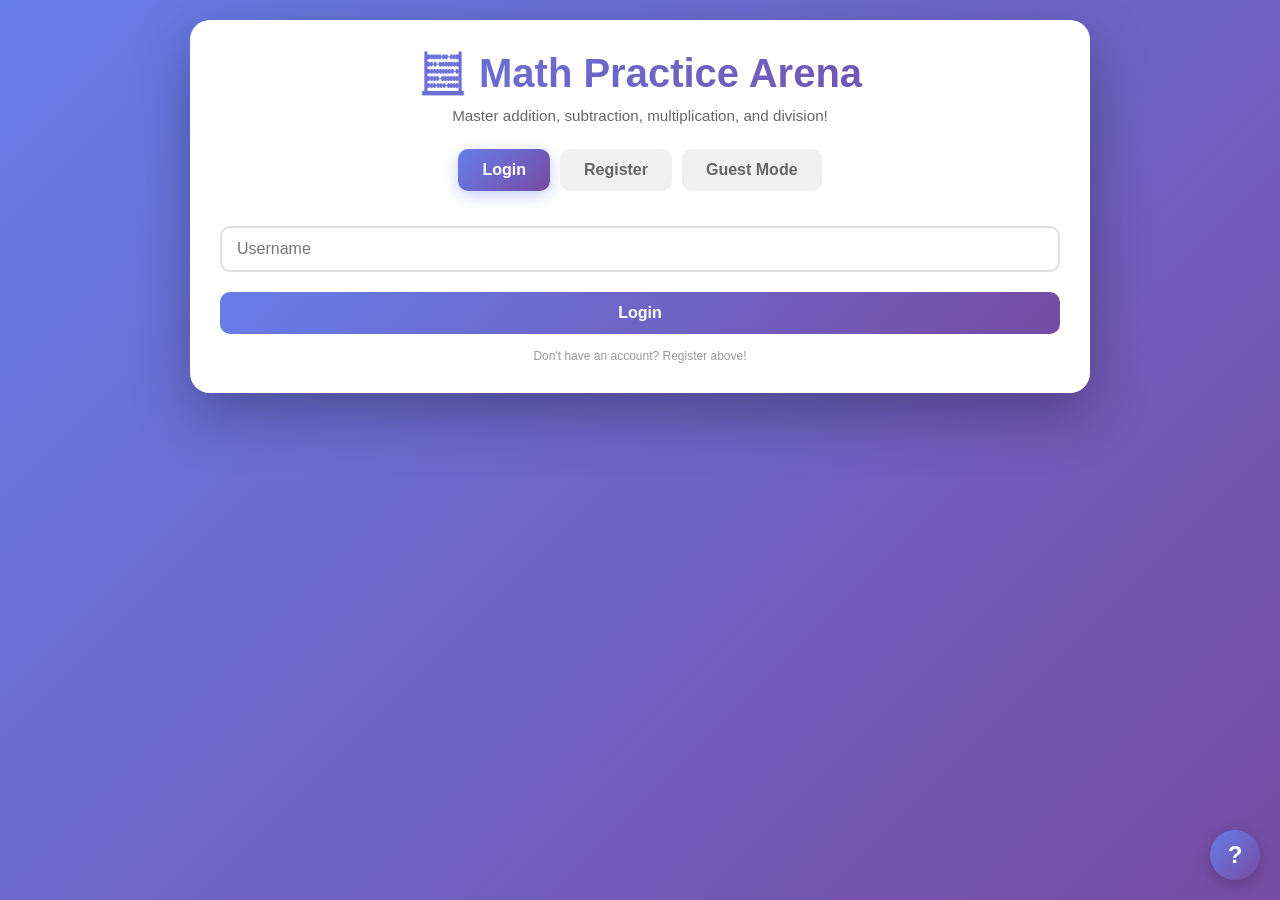
==== index.html @ 2ccf2601 "Add HTML structure for Math Practice Arena" ====
<!DOCTYPE html>
<html lang="en">
<head>
    <meta charset="UTF-8">
    <meta name="viewport" content="width=device-width, initial-scale=1.0, user-scalable=yes">
    <title>Math Practice Arena | Improve Your Math Skills</title>
    <link rel="stylesheet" href="style.css">
</head>
<body>
    <div class="container">
        <!-- Authentication Section -->
        <div id="authSection" class="card">
            <h1>🧮 Math Practice Arena</h1>
            <p class="subtitle">Master addition, subtraction, multiplication, and division!</p>
            
            <div class="auth-tabs">
                <button class="tab-btn active" onclick="switchTab('login')">Login</button>
                <button class="tab-btn" onclick="switchTab('register')">Register</button>
                <button class="tab-btn" onclick="switchTab('guest')">Guest Mode</button>
            </div>
            
            <!-- Login Panel -->
            <div id="loginPanel" class="auth-panel active">
                <input type="text" id="loginUsername" placeholder="Username" class="input" autocomplete="username">
                <button onclick="login()" class="btn-primary">Login</button>
                <p class="hint">Don't have an account? Register above!</p>
            </div>
            
            <!-- Register Panel -->
            <div id="registerPanel" class="auth-panel">
                <input type="text" id="registerUsername" placeholder="Choose a username" class="input" autocomplete="off">
                <input type="password" id="registerPassword" placeholder="Choose a password (min 4 characters)" class="input" autocomplete="new-password">
                <button onclick="register()" class="btn-primary">Create Account</button>
                <p class="hint">Your data is saved locally in your browser</p>
            </div>
            
            <!-- Guest Panel -->
            <div id="guestPanel" class="auth-panel">
                <div class="guest-info">
                    <p>🎮 <strong>Guest Mode</strong></p>
                    <p>✓ Play immediately, no registration needed</p>
                    <p>⚠️ Your scores won't be saved</p>
                    <p>⚠️ Leaderboard will show registered users only</p>
                </div>
                <button onclick="guestLogin()" class="btn-primary">Continue as Guest</button>
            </div>
        </div>

        <!-- Main Game Section -->
        <div id="gameSection" class="card" style="display:none;">
            <div class="game-header">
                <div class="user-info">
                    <span class="welcome-text">Welcome, </span>
                    <strong><span id="playerName"></span></strong>
                    <span class="guest-badge" id="guestBadge" style="display:none;">(Guest)</span>
                </div>
                <div class="stats">
                    <div class="stat-box">
                        <span class="stat-label">🏆 Best Score</span>
                        <span class="stat-value" id="bestScore">0</span>
                    </div>
                    <button onclick="logout()" class="btn-logout" title="Logout">🚪 Logout</button>
                </div>
            </div>
            
            <div class="progress-bar">
                <div class="progress-fill" id="progressFill" style="width: 0%"></div>
            </div>
            
            <div id="problemSet" class="problems-container">
                <!-- Problems will be dynamically injected here -->
            </div>
            
            <div id="results" class="results-container" style="display:none;">
                <div class="results-card">
                    <div class="trophy-icon">🏆</div>
                    <h3>Quiz Complete!</h3>
                    <div class="final-score">
                        <span class="score-label">Your Score:</span>
                        <span class="score-value" id="finalScore">0</span>
                        <span class="score-max">/10</span>
                    </div>
                    <div class="results-actions">
                        <button onclick="resetQuiz()" class="btn-primary">🔄 Play Again</button>
                        <button onclick="showLeaderboard()" class="btn-secondary">🏅 View Leaderboard</button>
                    </div>
                </div>
            </div>
        </div>

        <!-- Leaderboard Section -->
        <div id="leaderboardSection" class="card" style="display:none;">
            <div class="leaderboard-header">
                <h2>🏆 Global Leaderboard</h2>
                <p class="subtitle">Top scores from all players</p>
            </div>
            <div id="leaderboardList" class="leaderboard-list">
                <!-- Leaderboard entries will be injected here -->
            </div>
            <div class="leaderboard-actions">
                <button onclick="backToGame()" class="btn-secondary">← Back to Game</button>
                <button onclick="refreshLeaderboard()" class="btn-secondary">🔄 Refresh</button>
            </div>
        </div>

        <!-- Instructions Modal (hidden by default) -->
        <div id="instructionsModal" class="modal" style="display:none;">
            <div class="modal-content">
                <span class="close" onclick="closeInstructions()">&times;</span>
                <h3>How to Play</h3>
                <ul>
                    <li>📝 Answer 10 random math problems</li>
                    <li>➕ Use addition (+), subtraction (-), multiplication (×), division (÷)</li>
                    <li>🧠 Some problems have parentheses for challenge</li>
                    <li>⭐ Score 1 point for each correct answer</li>
                    <li>🏆 Try to beat your personal best!</li>
                </ul>
                <button onclick="closeInstructions()" class="btn-primary">Got it!</button>
            </div>
        </div>
    </div>

    <!-- Floating help button -->
    <button class="help-button" onclick="showInstructions()" title="How to play">?</button>

    <script src="script.js"></script>
</body>
</html>
---- style.css ----
/* ========================================
   MATH PRACTICE ARENA - STYLESHEET
   ======================================== */

/* Reset & Base Styles */
* {
    margin: 0;
    padding: 0;
    box-sizing: border-box;
}

body {
    font-family: 'Segoe UI', Tahoma, Geneva, Verdana, sans-serif;
    background: linear-gradient(135deg, #667eea 0%, #764ba2 100%);
    min-height: 100vh;
    padding: 20px;
    position: relative;
}

.container {
    max-width: 900px;
    margin: 0 auto;
}

/* Cards */
.card {
    background: white;
    border-radius: 20px;
    padding: 30px;
    box-shadow: 0 20px 60px rgba(0, 0, 0, 0.3);
    margin-bottom: 20px;
    animation: slideIn 0.5s ease-out;
}

@keyframes slideIn {
    from {
        opacity: 0;
        transform: translateY(30px);
    }
    to {
        opacity: 1;
        transform: translateY(0);
    }
}

/* Typography */
h1 {
    color: #333;
    margin-bottom: 10px;
    text-align: center;
    font-size: 2.5em;
    background: linear-gradient(135deg, #667eea 0%, #764ba2 100%);
    -webkit-background-clip: text;
    -webkit-text-fill-color: transparent;
    background-clip: text;
}

h2 {
    color: #333;
    margin-bottom: 20px;
    text-align: center;
}

h3 {
    color: #555;
    margin-bottom: 15px;
}

.subtitle {
    text-align: center;
    color: #666;
    margin-bottom: 25px;
    font-size: 0.95em;
}

/* Authentication Tabs */
.auth-tabs {
    display: flex;
    gap: 10px;
    margin-bottom: 25px;
    justify-content: center;
}

.tab-btn {
    padding: 12px 24px;
    border: none;
    background: #f0f0f0;
    cursor: pointer;
    border-radius: 10px;
    font-size: 16px;
    font-weight: 600;
    transition: all 0.3s ease;
    color: #666;
}

.tab-btn:hover {
    background: #e0e0e0;
    transform: translateY(-2px);
}

.tab-btn.active {
    background: linear-gradient(135deg, #667eea 0%, #764ba2 100%);
    color: white;
    box-shadow: 0 4px 15px rgba(102, 126, 234, 0.4);
}

/* Auth Panels */
.auth-panel {
    display: none;
    animation: fadeIn 0.3s ease;
}

.auth-panel.active {
    display: block;
}

@keyframes fadeIn {
    from {
        opacity: 0;
        transform: translateY(10px);
    }
    to {
        opacity: 1;
        transform: translateY(0);
    }
}

/* Input Fields */
.input {
    width: 100%;
    padding: 12px 15px;
    margin: 10px 0;
    border: 2px solid #e0e0e0;
    border-radius: 10px;
    font-size: 16px;
    transition: all 0.3s ease;
    font-family: inherit;
}

.input:focus {
    outline: none;
    border-color: #667eea;
    box-shadow: 0 0 0 3px rgba(102, 126, 234, 0.1);
}

/* Buttons */
.btn-primary {
    width: 100%;
    padding: 12px 24px;
    background: linear-gradient(135deg, #667eea 0%, #764ba2 100%);
    color: white;
    border: none;
    border-radius: 10px;
    font-size: 16px;
    font-weight: 600;
    cursor: pointer;
    transition: all 0.3s ease;
    margin-top: 10px;
}

.btn-primary:hover {
    transform: translateY(-2px);
    box-shadow: 0 5px 20px rgba(102, 126, 234, 0.4);
}

.btn-primary:active {
    transform: translateY(0);
}

.btn-secondary {
    padding: 10px 20px;
    background: #f0f0f0;
    color: #666;
    border: none;
    border-radius: 10px;
    font-size: 14px;
    font-weight: 600;
    cursor: pointer;
    transition: all 0.3s ease;
    margin: 5px;
}

.btn-secondary:hover {
    background: #e0e0e0;
    transform: translateY(-1px);
}

.btn-logout {
    padding: 8px 16px;
    background: #ff4757;
    color: white;
    border: none;
    border-radius: 8px;
    cursor: pointer;
    font-weight: 600;
    transition: all 0.3s ease;
}

.btn-logout:hover {
    background: #ff3838;
    transform: translateY(-2px);
    box-shadow: 0 4px 12px rgba(255, 71, 87, 0.3);
}

/* Hints & Guest Info */
.hint {
    text-align: center;
    font-size: 12px;
    color: #999;
    margin-top: 15px;
}

.guest-info {
    background: #f8f9fa;
    padding: 15px;
    border-radius: 10px;
    margin-bottom: 20px;
    text-align: center;
}

.guest-info p {
    margin: 8px 0;
    font-size: 14px;
}

.guest-info p:first-child {
    font-size: 16px;
    margin-bottom: 10px;
}

/* Game Header */
.game-header {
    display: flex;
    justify-content: space-between;
    align-items: center;
    margin-bottom: 25px;
    padding-bottom: 20px;
    border-bottom: 2px solid #f0f0f0;
    flex-wrap: wrap;
    gap: 15px;
}

.user-info {
    font-size: 18px;
    display: flex;
    align-items: center;
    gap: 8px;
    flex-wrap: wrap;
}

.welcome-text {
    color: #666;
}

.guest-badge {
    background: #ffa502;
    color: white;
    padding: 2px 8px;
    border-radius: 12px;
    font-size: 11px;
    font-weight: bold;
}

.stats {
    display: flex;
    gap: 15px;
    align-items: center;
}

.stat-box {
    text-align: center;
    background: #f8f9fa;
    padding: 8px 15px;
    border-radius: 10px;
}

.stat-label {
    font-size: 12px;
    color: #666;
    display: block;
}

.stat-value {
    font-size: 20px;
    font-weight: bold;
    color: #667eea;
}

/* Progress Bar */
.progress-bar {
    background: #f0f0f0;
    height: 8px;
    border-radius: 10px;
    margin-bottom: 25px;
    overflow: hidden;
}

.progress-fill {
    background: linear-gradient(90deg, #667eea 0%, #764ba2 100%);
    height: 100%;
    width: 0%;
    transition: width 0.3s ease;
    border-radius: 10px;
}

/* Problems Container */
.problems-container {
    margin-bottom: 20px;
}

.problem-card {
    background: #f8f9fa;
    padding: 20px;
    margin: 12px 0;
    border-radius: 12px;
    display: flex;
    justify-content: space-between;
    align-items: center;
    transition: all 0.3s ease;
    animation: slideIn 0.3s ease;
}

.problem-card:hover {
    transform: translateX(5px);
    box-shadow: 0 2px 8px rgba(0, 0, 0, 0.1);
}

.problem-text {
    font-size: 20px;
    font-weight: 600;
    color: #333;
}

.problem-input {
    width: 100px;
    padding: 10px;
    font-size: 16px;
    border: 2px solid #e0e0e0;
    border-radius: 8px;
    text-align: center;
    transition: all 0.3s ease;
}

.problem-input:focus {
    outline: none;
    border-color: #667eea;
    box-shadow: 0 0 0 3px rgba(102, 126, 234, 0.1);
}

/* Results Section */
.results-container {
    text-align: center;
    padding: 20px 0;
}

.results-card {
    background: linear-gradient(135deg, #f8f9fa 0%, #ffffff 100%);
    padding: 40px;
    border-radius: 20px;
    animation: bounceIn 0.5s ease;
}

@keyframes bounceIn {
    0% {
        opacity: 0;
        transform: scale(0.8);
    }
    50% {
        opacity: 1;
        transform: scale(1.05);
    }
    100% {
        opacity: 1;
        transform: scale(1);
    }
}

.trophy-icon {
    font-size: 64px;
    margin-bottom: 20px;
    animation: wiggle 0.5s ease infinite;
}

@keyframes wiggle {
    0%, 100% { transform: rotate(0deg); }
    25% { transform: rotate(10deg); }
    75% { transform: rotate(-10deg); }
}

.final-score {
    margin: 25px 0;
    font-size: 24px;
}

.score-label {
    color: #666;
    margin-right: 10px;
}

.score-value {
    font-size: 48px;
    font-weight: bold;
    color: #667eea;
    margin: 0 5px;
}

.score-max {
    font-size: 24px;
    color: #999;
}

.results-actions {
    display: flex;
    gap: 15px;
    justify-content: center;
    flex-wrap: wrap;
}

/* Leaderboard */
.leaderboard-header {
    text-align: center;
    margin-bottom: 25px;
}

.leaderboard-list {
    max-height: 500px;
    overflow-y: auto;
    margin-bottom: 20px;
}

.leaderboard-item {
    display: flex;
    justify-content: space-between;
    align-items: center;
    padding: 12px 15px;
    margin: 8px 0;
    background: #f8f9fa;
    border-radius: 10px;
    transition: all 0.3s ease;
    animation: slideIn 0.3s ease;
}

.leaderboard-item:hover {
    transform: translateX(5px);
    background: #e9ecef;
}

.rank-1 {
    background: linear-gradient(135deg, gold 0%, #ffd700 100%);
    color: #333;
}

.rank-2 {
    background: linear-gradient(135deg, silver 0%, #c0c0c0 100%);
    color: #333;
}

.rank-3 {
    background: linear-gradient(135deg, #cd7f32 0%, #b87333 100%);
    color: white;
}

.leaderboard-actions {
    display: flex;
    gap: 10px;
    justify-content: center;
    margin-top: 20px;
}

/* Help Button */
.help-button {
    position: fixed;
    bottom: 20px;
    right: 20px;
    width: 50px;
    height: 50px;
    border-radius: 50%;
    background: linear-gradient(135deg, #667eea 0%, #764ba2 100%);
    color: white;
    border: none;
    font-size: 24px;
    font-weight: bold;
    cursor: pointer;
    box-shadow: 0 4px 15px rgba(0, 0, 0, 0.2);
    transition: all 0.3s ease;
    z-index: 1000;
}

.help-button:hover {
    transform: scale(1.1);
    box-shadow: 0 6px 20px rgba(0, 0, 0, 0.3);
}

/* Modal */
.modal {
    position: fixed;
    top: 0;
    left: 0;
    width: 100%;
    height: 100%;
    background: rgba(0, 0, 0, 0.5);
    display: flex;
    justify-content: center;
    align-items: center;
    z-index: 2000;
    animation: fadeIn 0.3s ease;
}

.modal-content {
    background: white;
    padding: 30px;
    border-radius: 20px;
    max-width: 500px;
    width: 90%;
    position: relative;
    animation: slideIn 0.3s ease;
}

.modal-content h3 {
    margin-bottom: 20px;
}

.modal-content ul {
    list-style: none;
    padding: 0;
}

.modal-content li {
    padding: 10px 0;
    border-bottom: 1px solid #f0f0f0;
    font-size: 16px;
}

.close {
    position: absolute;
    top: 15px;
    right: 20px;
    font-size: 28px;
    cursor: pointer;
    color: #999;
    transition: all 0.3s ease;
}

.close:hover {
    color: #333;
}

/* Responsive Design */
@media (max-width: 768px) {
    body {
        padding: 10px;
    }
    
    .card {
        padding: 20px;
    }
    
    h1 {
        font-size: 1.8em;
    }
    
    .problem-card {
        flex-direction: column;
        gap: 15px;
        text-align: center;
    }
    
    .problem-text {
        font-size: 18px;
    }
    
    .problem-input {
        width: 80%;
    }
    
    .game-header {
        flex-direction: column;
        align-items: stretch;
    }
    
    .stats {
        justify-content: space-between;
    }
    
    .results-card {
        padding: 20px;
    }
    
    .score-value {
        font-size: 36px;
    }
    
    .leaderboard-item {
        font-size: 14px;
        flex-wrap: wrap;
        gap: 5px;
    }
    
    .tab-btn {
        padding: 8px 16px;
        font-size: 14px;
    }
}

@media (max-width: 480px) {
    .auth-tabs {
        flex-direction: column;
    }
    
    .results-actions {
        flex-direction: column;
    }
    
    .btn-primary, .btn-secondary {
        width: 100%;
    }
}

/* Scrollbar Styling */
::-webkit-scrollbar {
    width: 8px;
}

::-webkit-scrollbar-track {
    background: #f1f1f1;
    border-radius: 10px;
}

::-webkit-scrollbar-thumb {
    background: linear-gradient(135deg, #667eea 0%, #764ba2 100%);
    border-radius: 10px;
}

::-webkit-scrollbar-thumb:hover {
    background: #764ba2;
}

/* Loading State */
.loading {
    text-align: center;
    padding: 40px;
    color: #666;
}

.loading::after {
    content: '...';
    animation: dots 1.5s steps(4, end) infinite;
}

@keyframes dots {
    0%, 20% { content: '.'; }
    40% { content: '..'; }
    60%, 100% { content: '...'; }
}

/* Success/Error Messages */
.message {
    padding: 10px;
    margin: 10px 0;
    border-radius: 8px;
    text-align: center;
    animation: slideIn 0.3s ease;
}

.message-success {
    background: #d4edda;
    color: #155724;
    border: 1px solid #c3e6cb;
}

.message-error {
    background: #f8d7da;
    color: #721c24;
    border: 1px solid #f5c6cb;
}
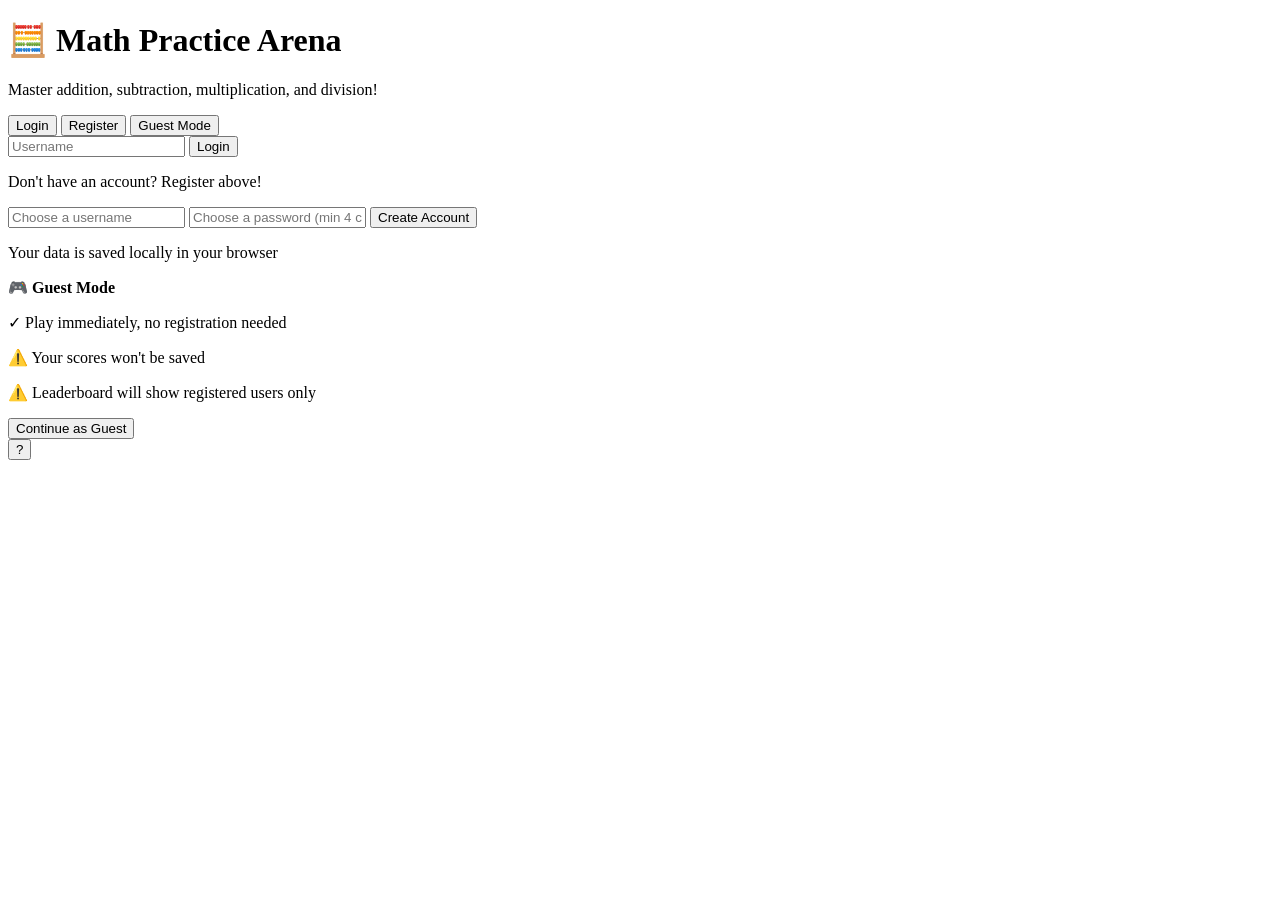
==== commit 3e85d1c3: "Refactor game UI with new game button and records section Removed the current set display and added " ====
--- a/index.html
+++ b/index.html
@@ -63,26 +63,42 @@
                 </div>
             </div>
             
-            <div class="progress-bar">
-                <div class="progress-fill" id="progressFill" style="width: 0%"></div>
+            <!-- New Game Button - Prominently displayed -->
+            <div class="new-game-container">
+                <button onclick="newGame()" class="btn-new-game">🎮 New Game? 🎮</button>
             </div>
             
-            <div id="problemSet" class="problems-container">
-                <!-- Problems will be dynamically injected here -->
+            <!-- Previous Records Section -->
+            <div id="previousRecords" class="records-container">
+                <h3>📊 Your Previous Records</h3>
+                <div id="recordsList" class="records-list">
+                    <!-- Previous scores will be displayed here -->
+                </div>
             </div>
             
-            <div id="results" class="results-container" style="display:none;">
-                <div class="results-card">
-                    <div class="trophy-icon">🏆</div>
-                    <h3>Quiz Complete!</h3>
-                    <div class="final-score">
-                        <span class="score-label">Your Score:</span>
-                        <span class="score-value" id="finalScore">0</span>
-                        <span class="score-max">/10</span>
-                    </div>
-                    <div class="results-actions">
-                        <button onclick="resetQuiz()" class="btn-primary">🔄 Play Again</button>
-                        <button onclick="showLeaderboard()" class="btn-secondary">🏅 View Leaderboard</button>
+            <!-- Active Game Section (hidden until New Game is clicked) -->
+            <div id="activeGameSection" style="display:none;">
+                <div class="progress-bar">
+                    <div class="progress-fill" id="progressFill" style="width: 0%"></div>
+                </div>
+                
+                <div id="problemSet" class="problems-container">
+                    <!-- Problems will be dynamically injected here -->
+                </div>
+                
+                <div id="results" class="results-container" style="display:none;">
+                    <div class="results-card">
+                        <div class="trophy-icon">🏆</div>
+                        <h3>Quiz Complete!</h3>
+                        <div class="final-score">
+                            <span class="score-label">Your Score:</span>
+                            <span class="score-value" id="finalScore">0</span>
+                            <span class="score-max">/10</span>
+                        </div>
+                        <div class="results-actions">
+                            <button onclick="newGame()" class="btn-primary">🎮 New Game</button>
+                            <button onclick="showLeaderboard()" class="btn-secondary">🏅 View Leaderboard</button>
+                        </div>
                     </div>
                 </div>
             </div>
@@ -103,7 +119,7 @@
             </div>
         </div>
 
-        <!-- Instructions Modal (hidden by default) -->
+        <!-- Instructions Modal -->
         <div id="instructionsModal" class="modal" style="display:none;">
             <div class="modal-content">
                 <span class="close" onclick="closeInstructions()">&times;</span>
@@ -114,6 +130,8 @@
                     <li>🧠 Some problems have parentheses for challenge</li>
                     <li>⭐ Score 1 point for each correct answer</li>
                     <li>🏆 Try to beat your personal best!</li>
+                    <li>📋 100 UNIQUE problem sets available</li>
+                    <li>🎮 Click "New Game" for a fresh set of problems</li>
                 </ul>
                 <button onclick="closeInstructions()" class="btn-primary">Got it!</button>
             </div>
--- a/style.css
+++ b/style.css
@@ -1,675 +1,106 @@
-/* ========================================
-   MATH PRACTICE ARENA - STYLESHEET
-   ======================================== */
-
-/* Reset & Base Styles */
-* {
-    margin: 0;
-    padding: 0;
-    box-sizing: border-box;
+/* New Game Button */
+.new-game-container {
+    text-align: center;
+    margin: 20px 0 30px 0;
 }
 
-body {
-    font-family: 'Segoe UI', Tahoma, Geneva, Verdana, sans-serif;
+.btn-new-game {
     background: linear-gradient(135deg, #667eea 0%, #764ba2 100%);
-    min-height: 100vh;
-    padding: 20px;
-    position: relative;
+    color: white;
+    border: none;
+    padding: 15px 40px;
+    font-size: 24px;
+    font-weight: bold;
+    border-radius: 50px;
+    cursor: pointer;
+    transition: all 0.3s ease;
+    box-shadow: 0 4px 15px rgba(102, 126, 234, 0.4);
+    animation: pulse 2s infinite;
 }
 
-.container {
-    max-width: 900px;
-    margin: 0 auto;
-}
-
-/* Cards */
-.card {
-    background: white;
-    border-radius: 20px;
-    padding: 30px;
-    box-shadow: 0 20px 60px rgba(0, 0, 0, 0.3);
-    margin-bottom: 20px;
-    animation: slideIn 0.5s ease-out;
-}
-
-@keyframes slideIn {
-    from {
-        opacity: 0;
-        transform: translateY(30px);
+@keyframes pulse {
+    0% {
+        transform: scale(1);
+        box-shadow: 0 4px 15px rgba(102, 126, 234, 0.4);
     }
-    to {
-        opacity: 1;
-        transform: translateY(0);
+    50% {
+        transform: scale(1.05);
+        box-shadow: 0 6px 20px rgba(102, 126, 234, 0.6);
+    }
+    100% {
+        transform: scale(1);
+        box-shadow: 0 4px 15px rgba(102, 126, 234, 0.4);
     }
 }
 
-/* Typography */
-h1 {
-    color: #333;
-    margin-bottom: 10px;
-    text-align: center;
-    font-size: 2.5em;
-    background: linear-gradient(135deg, #667eea 0%, #764ba2 100%);
-    -webkit-background-clip: text;
-    -webkit-text-fill-color: transparent;
-    background-clip: text;
+.btn-new-game:hover {
+    transform: scale(1.05);
+    box-shadow: 0 8px 25px rgba(102, 126, 234, 0.6);
 }
 
-h2 {
-    color: #333;
-    margin-bottom: 20px;
-    text-align: center;
+/* Previous Records Section */
+.records-container {
+    background: #f8f9fa;
+    border-radius: 15px;
+    padding: 20px;
+    margin: 20px 0;
 }
 
-h3 {
-    color: #555;
+.records-container h3 {
     margin-bottom: 15px;
+    color: #333;
+    display: flex;
+    align-items: center;
+    gap: 10px;
 }
 
-.subtitle {
-    text-align: center;
-    color: #666;
-    margin-bottom: 25px;
-    font-size: 0.95em;
+.records-list {
+    max-height: 200px;
+    overflow-y: auto;
 }
 
-/* Authentication Tabs */
-.auth-tabs {
+.record-item {
     display: flex;
-    gap: 10px;
-    margin-bottom: 25px;
-    justify-content: center;
-}
-
-.tab-btn {
-    padding: 12px 24px;
-    border: none;
-    background: #f0f0f0;
-    cursor: pointer;
-    border-radius: 10px;
-    font-size: 16px;
-    font-weight: 600;
-    transition: all 0.3s ease;
-    color: #666;
-}
-
-.tab-btn:hover {
-    background: #e0e0e0;
-    transform: translateY(-2px);
-}
-
-.tab-btn.active {
-    background: linear-gradient(135deg, #667eea 0%, #764ba2 100%);
-    color: white;
-    box-shadow: 0 4px 15px rgba(102, 126, 234, 0.4);
-}
-
-/* Auth Panels */
-.auth-panel {
-    display: none;
-    animation: fadeIn 0.3s ease;
-}
-
-.auth-panel.active {
-    display: block;
-}
-
-@keyframes fadeIn {
-    from {
-        opacity: 0;
-        transform: translateY(10px);
-    }
-    to {
-        opacity: 1;
-        transform: translateY(0);
-    }
-}
-
-/* Input Fields */
-.input {
-    width: 100%;
-    padding: 12px 15px;
-    margin: 10px 0;
-    border: 2px solid #e0e0e0;
-    border-radius: 10px;
-    font-size: 16px;
-    transition: all 0.3s ease;
-    font-family: inherit;
-}
-
-.input:focus {
-    outline: none;
-    border-color: #667eea;
-    box-shadow: 0 0 0 3px rgba(102, 126, 234, 0.1);
-}
-
-/* Buttons */
-.btn-primary {
-    width: 100%;
-    padding: 12px 24px;
-    background: linear-gradient(135deg, #667eea 0%, #764ba2 100%);
-    color: white;
-    border: none;
-    border-radius: 10px;
-    font-size: 16px;
-    font-weight: 600;
-    cursor: pointer;
-    transition: all 0.3s ease;
-    margin-top: 10px;
-}
-
-.btn-primary:hover {
-    transform: translateY(-2px);
-    box-shadow: 0 5px 20px rgba(102, 126, 234, 0.4);
-}
-
-.btn-primary:active {
-    transform: translateY(0);
-}
-
-.btn-secondary {
-    padding: 10px 20px;
-    background: #f0f0f0;
-    color: #666;
-    border: none;
-    border-radius: 10px;
-    font-size: 14px;
-    font-weight: 600;
-    cursor: pointer;
-    transition: all 0.3s ease;
-    margin: 5px;
-}
-
-.btn-secondary:hover {
-    background: #e0e0e0;
-    transform: translateY(-1px);
-}
-
-.btn-logout {
-    padding: 8px 16px;
-    background: #ff4757;
-    color: white;
-    border: none;
+    justify-content: space-between;
+    align-items: center;
+    padding: 10px;
+    margin: 5px 0;
+    background: white;
     border-radius: 8px;
-    cursor: pointer;
-    font-weight: 600;
+    border-left: 4px solid #667eea;
     transition: all 0.3s ease;
 }
 
-.btn-logout:hover {
-    background: #ff3838;
-    transform: translateY(-2px);
-    box-shadow: 0 4px 12px rgba(255, 71, 87, 0.3);
+.record-item:hover {
+    transform: translateX(5px);
+    box-shadow: 0 2px 8px rgba(0,0,0,0.1);
 }
 
-/* Hints & Guest Info */
-.hint {
-    text-align: center;
-    font-size: 12px;
-    color: #999;
-    margin-top: 15px;
-}
-
-.guest-info {
-    background: #f8f9fa;
-    padding: 15px;
-    border-radius: 10px;
-    margin-bottom: 20px;
-    text-align: center;
-}
-
-.guest-info p {
-    margin: 8px 0;
-    font-size: 14px;
-}
-
-.guest-info p:first-child {
-    font-size: 16px;
-    margin-bottom: 10px;
-}
-
-/* Game Header */
-.game-header {
-    display: flex;
-    justify-content: space-between;
-    align-items: center;
-    margin-bottom: 25px;
-    padding-bottom: 20px;
-    border-bottom: 2px solid #f0f0f0;
-    flex-wrap: wrap;
-    gap: 15px;
-}
-
-.user-info {
+.record-score {
     font-size: 18px;
-    display: flex;
-    align-items: center;
-    gap: 8px;
-    flex-wrap: wrap;
-}
-
-.welcome-text {
-    color: #666;
-}
-
-.guest-badge {
-    background: #ffa502;
-    color: white;
-    padding: 2px 8px;
-    border-radius: 12px;
-    font-size: 11px;
-    font-weight: bold;
-}
-
-.stats {
-    display: flex;
-    gap: 15px;
-    align-items: center;
-}
-
-.stat-box {
-    text-align: center;
-    background: #f8f9fa;
-    padding: 8px 15px;
-    border-radius: 10px;
-}
-
-.stat-label {
-    font-size: 12px;
-    color: #666;
-    display: block;
-}
-
-.stat-value {
-    font-size: 20px;
     font-weight: bold;
     color: #667eea;
 }
 
-/* Progress Bar */
-.progress-bar {
-    background: #f0f0f0;
-    height: 8px;
-    border-radius: 10px;
-    margin-bottom: 25px;
-    overflow: hidden;
-}
-
-.progress-fill {
-    background: linear-gradient(90deg, #667eea 0%, #764ba2 100%);
-    height: 100%;
-    width: 0%;
-    transition: width 0.3s ease;
-    border-radius: 10px;
-}
-
-/* Problems Container */
-.problems-container {
-    margin-bottom: 20px;
-}
-
-.problem-card {
-    background: #f8f9fa;
-    padding: 20px;
-    margin: 12px 0;
-    border-radius: 12px;
-    display: flex;
-    justify-content: space-between;
-    align-items: center;
-    transition: all 0.3s ease;
-    animation: slideIn 0.3s ease;
-}
-
-.problem-card:hover {
-    transform: translateX(5px);
-    box-shadow: 0 2px 8px rgba(0, 0, 0, 0.1);
-}
-
-.problem-text {
-    font-size: 20px;
-    font-weight: 600;
-    color: #333;
-}
-
-.problem-input {
-    width: 100px;
-    padding: 10px;
-    font-size: 16px;
-    border: 2px solid #e0e0e0;
-    border-radius: 8px;
-    text-align: center;
-    transition: all 0.3s ease;
-}
-
-.problem-input:focus {
-    outline: none;
-    border-color: #667eea;
-    box-shadow: 0 0 0 3px rgba(102, 126, 234, 0.1);
-}
-
-/* Results Section */
-.results-container {
-    text-align: center;
-    padding: 20px 0;
-}
-
-.results-card {
-    background: linear-gradient(135deg, #f8f9fa 0%, #ffffff 100%);
-    padding: 40px;
-    border-radius: 20px;
-    animation: bounceIn 0.5s ease;
-}
-
-@keyframes bounceIn {
-    0% {
-        opacity: 0;
-        transform: scale(0.8);
-    }
-    50% {
-        opacity: 1;
-        transform: scale(1.05);
-    }
-    100% {
-        opacity: 1;
-        transform: scale(1);
-    }
-}
-
-.trophy-icon {
-    font-size: 64px;
-    margin-bottom: 20px;
-    animation: wiggle 0.5s ease infinite;
-}
-
-@keyframes wiggle {
-    0%, 100% { transform: rotate(0deg); }
-    25% { transform: rotate(10deg); }
-    75% { transform: rotate(-10deg); }
-}
-
-.final-score {
-    margin: 25px 0;
-    font-size: 24px;
-}
-
-.score-label {
-    color: #666;
-    margin-right: 10px;
-}
-
-.score-value {
-    font-size: 48px;
-    font-weight: bold;
-    color: #667eea;
-    margin: 0 5px;
-}
-
-.score-max {
-    font-size: 24px;
+.record-date {
+    font-size: 12px;
     color: #999;
 }
 
-.results-actions {
-    display: flex;
-    gap: 15px;
-    justify-content: center;
-    flex-wrap: wrap;
+.record-set {
+    font-size: 12px;
+    background: #e9ecef;
+    padding: 2px 8px;
+    border-radius: 12px;
 }
 
-/* Leaderboard */
-.leaderboard-header {
+.no-records {
     text-align: center;
-    margin-bottom: 25px;
+    color: #999;
+    padding: 20px;
 }
 
-.leaderboard-list {
-    max-height: 500px;
-    overflow-y: auto;
-    margin-bottom: 20px;
+/* Active Game Section */
+#activeGameSection {
+    animation: slideIn 0.5s ease-out;
 }
-
-.leaderboard-item {
-    display: flex;
-    justify-content: space-between;
-    align-items: center;
-    padding: 12px 15px;
-    margin: 8px 0;
-    background: #f8f9fa;
-    border-radius: 10px;
-    transition: all 0.3s ease;
-    animation: slideIn 0.3s ease;
-}
-
-.leaderboard-item:hover {
-    transform: translateX(5px);
-    background: #e9ecef;
-}
-
-.rank-1 {
-    background: linear-gradient(135deg, gold 0%, #ffd700 100%);
-    color: #333;
-}
-
-.rank-2 {
-    background: linear-gradient(135deg, silver 0%, #c0c0c0 100%);
-    color: #333;
-}
-
-.rank-3 {
-    background: linear-gradient(135deg, #cd7f32 0%, #b87333 100%);
-    color: white;
-}
-
-.leaderboard-actions {
-    display: flex;
-    gap: 10px;
-    justify-content: center;
-    margin-top: 20px;
-}
-
-/* Help Button */
-.help-button {
-    position: fixed;
-    bottom: 20px;
-    right: 20px;
-    width: 50px;
-    height: 50px;
-    border-radius: 50%;
-    background: linear-gradient(135deg, #667eea 0%, #764ba2 100%);
-    color: white;
-    border: none;
-    font-size: 24px;
-    font-weight: bold;
-    cursor: pointer;
-    box-shadow: 0 4px 15px rgba(0, 0, 0, 0.2);
-    transition: all 0.3s ease;
-    z-index: 1000;
-}
-
-.help-button:hover {
-    transform: scale(1.1);
-    box-shadow: 0 6px 20px rgba(0, 0, 0, 0.3);
-}
-
-/* Modal */
-.modal {
-    position: fixed;
-    top: 0;
-    left: 0;
-    width: 100%;
-    height: 100%;
-    background: rgba(0, 0, 0, 0.5);
-    display: flex;
-    justify-content: center;
-    align-items: center;
-    z-index: 2000;
-    animation: fadeIn 0.3s ease;
-}
-
-.modal-content {
-    background: white;
-    padding: 30px;
-    border-radius: 20px;
-    max-width: 500px;
-    width: 90%;
-    position: relative;
-    animation: slideIn 0.3s ease;
-}
-
-.modal-content h3 {
-    margin-bottom: 20px;
-}
-
-.modal-content ul {
-    list-style: none;
-    padding: 0;
-}
-
-.modal-content li {
-    padding: 10px 0;
-    border-bottom: 1px solid #f0f0f0;
-    font-size: 16px;
-}
-
-.close {
-    position: absolute;
-    top: 15px;
-    right: 20px;
-    font-size: 28px;
-    cursor: pointer;
-    color: #999;
-    transition: all 0.3s ease;
-}
-
-.close:hover {
-    color: #333;
-}
-
-/* Responsive Design */
-@media (max-width: 768px) {
-    body {
-        padding: 10px;
-    }
-    
-    .card {
-        padding: 20px;
-    }
-    
-    h1 {
-        font-size: 1.8em;
-    }
-    
-    .problem-card {
-        flex-direction: column;
-        gap: 15px;
-        text-align: center;
-    }
-    
-    .problem-text {
-        font-size: 18px;
-    }
-    
-    .problem-input {
-        width: 80%;
-    }
-    
-    .game-header {
-        flex-direction: column;
-        align-items: stretch;
-    }
-    
-    .stats {
-        justify-content: space-between;
-    }
-    
-    .results-card {
-        padding: 20px;
-    }
-    
-    .score-value {
-        font-size: 36px;
-    }
-    
-    .leaderboard-item {
-        font-size: 14px;
-        flex-wrap: wrap;
-        gap: 5px;
-    }
-    
-    .tab-btn {
-        padding: 8px 16px;
-        font-size: 14px;
-    }
-}
-
-@media (max-width: 480px) {
-    .auth-tabs {
-        flex-direction: column;
-    }
-    
-    .results-actions {
-        flex-direction: column;
-    }
-    
-    .btn-primary, .btn-secondary {
-        width: 100%;
-    }
-}
-
-/* Scrollbar Styling */
-::-webkit-scrollbar {
-    width: 8px;
-}
-
-::-webkit-scrollbar-track {
-    background: #f1f1f1;
-    border-radius: 10px;
-}
-
-::-webkit-scrollbar-thumb {
-    background: linear-gradient(135deg, #667eea 0%, #764ba2 100%);
-    border-radius: 10px;
-}
-
-::-webkit-scrollbar-thumb:hover {
-    background: #764ba2;
-}
-
-/* Loading State */
-.loading {
-    text-align: center;
-    padding: 40px;
-    color: #666;
-}
-
-.loading::after {
-    content: '...';
-    animation: dots 1.5s steps(4, end) infinite;
-}
-
-@keyframes dots {
-    0%, 20% { content: '.'; }
-    40% { content: '..'; }
-    60%, 100% { content: '...'; }
-}
-
-/* Success/Error Messages */
-.message {
-    padding: 10px;
-    margin: 10px 0;
-    border-radius: 8px;
-    text-align: center;
-    animation: slideIn 0.3s ease;
-}
-
-.message-success {
-    background: #d4edda;
-    color: #155724;
-    border: 1px solid #c3e6cb;
-}
-
-.message-error {
-    background: #f8d7da;
-    color: #721c24;
-    border: 1px solid #f5c6cb;
-}
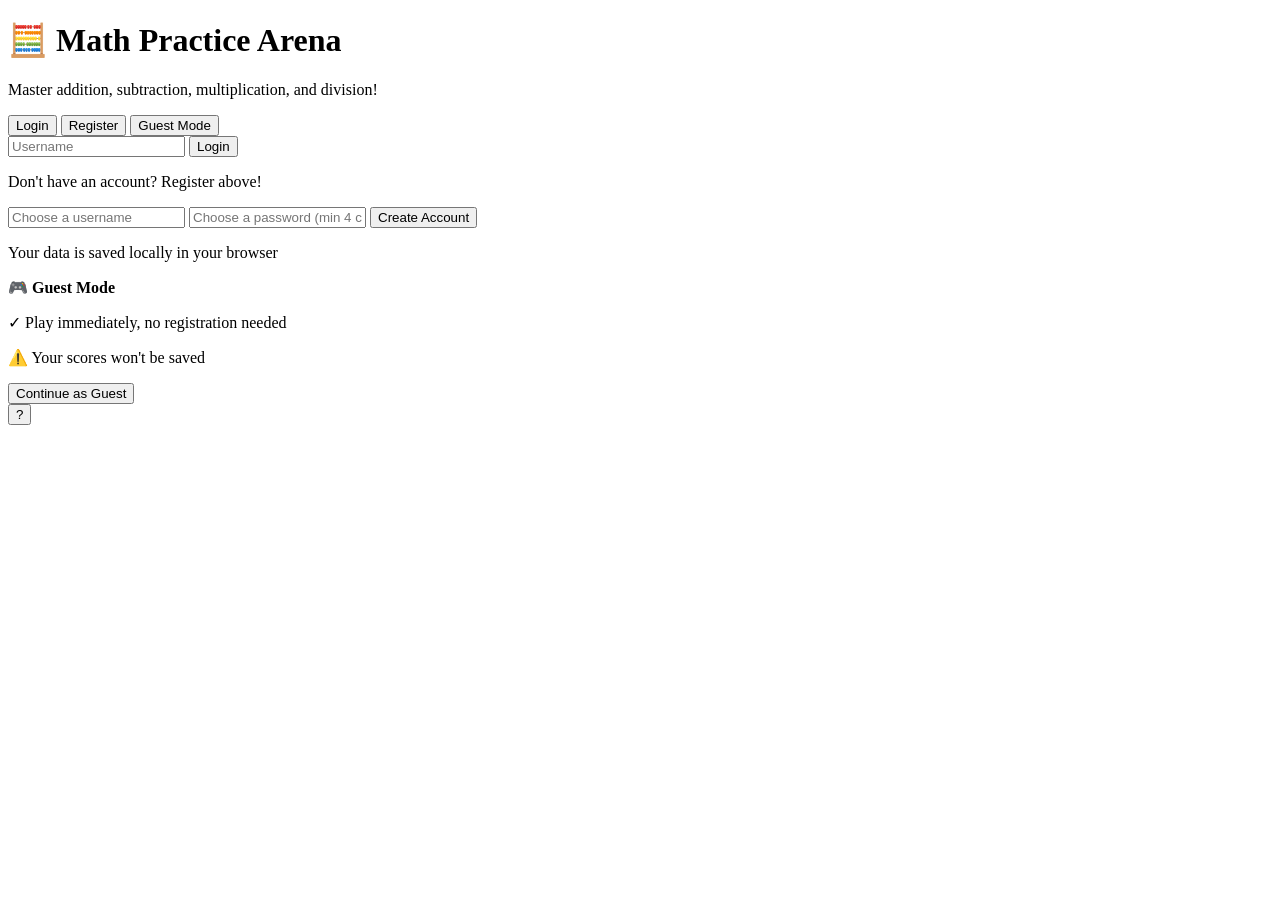
==== commit c3f2c78d: "Refactor HTML structure for authentication panels" ====
--- a/index.html
+++ b/index.html
@@ -19,28 +19,24 @@
                 <button class="tab-btn" onclick="switchTab('guest')">Guest Mode</button>
             </div>
             
-            <!-- Login Panel -->
             <div id="loginPanel" class="auth-panel active">
-                <input type="text" id="loginUsername" placeholder="Username" class="input" autocomplete="username">
+                <input type="text" id="loginUsername" placeholder="Username" class="input">
                 <button onclick="login()" class="btn-primary">Login</button>
                 <p class="hint">Don't have an account? Register above!</p>
             </div>
             
-            <!-- Register Panel -->
             <div id="registerPanel" class="auth-panel">
-                <input type="text" id="registerUsername" placeholder="Choose a username" class="input" autocomplete="off">
-                <input type="password" id="registerPassword" placeholder="Choose a password (min 4 characters)" class="input" autocomplete="new-password">
+                <input type="text" id="registerUsername" placeholder="Choose a username" class="input">
+                <input type="password" id="registerPassword" placeholder="Choose a password (min 4 characters)" class="input">
                 <button onclick="register()" class="btn-primary">Create Account</button>
                 <p class="hint">Your data is saved locally in your browser</p>
             </div>
             
-            <!-- Guest Panel -->
             <div id="guestPanel" class="auth-panel">
                 <div class="guest-info">
                     <p>🎮 <strong>Guest Mode</strong></p>
                     <p>✓ Play immediately, no registration needed</p>
                     <p>⚠️ Your scores won't be saved</p>
-                    <p>⚠️ Leaderboard will show registered users only</p>
                 </div>
                 <button onclick="guestLogin()" class="btn-primary">Continue as Guest</button>
             </div>
@@ -50,96 +46,50 @@
         <div id="gameSection" class="card" style="display:none;">
             <div class="game-header">
                 <div class="user-info">
-                    <span class="welcome-text">Welcome, </span>
-                    <strong><span id="playerName"></span></strong>
-                    <span class="guest-badge" id="guestBadge" style="display:none;">(Guest)</span>
+                    <span>Welcome, <strong id="playerName"></strong></span>
+                    <span id="guestBadge" style="display:none;">(Guest)</span>
                 </div>
                 <div class="stats">
-                    <div class="stat-box">
-                        <span class="stat-label">🏆 Best Score</span>
-                        <span class="stat-value" id="bestScore">0</span>
-                    </div>
-                    <button onclick="logout()" class="btn-logout" title="Logout">🚪 Logout</button>
+                    <div class="stat-box">🏆 Best Score: <span id="bestScore">0</span></div>
+                    <button onclick="logout()" class="btn-logout">Logout</button>
                 </div>
             </div>
             
-            <!-- New Game Button - Prominently displayed -->
-            <div class="new-game-container">
-                <button onclick="newGame()" class="btn-new-game">🎮 New Game? 🎮</button>
+            <!-- NEW GAME BUTTON - PROMINENT -->
+            <div style="text-align: center; margin: 20px 0;">
+                <button onclick="startNewGame()" style="background: linear-gradient(135deg, #667eea 0%, #764ba2 100%); color: white; border: none; padding: 15px 40px; font-size: 24px; font-weight: bold; border-radius: 50px; cursor: pointer;">🎮 NEW GAME 🎮</button>
             </div>
             
-            <!-- Previous Records Section -->
-            <div id="previousRecords" class="records-container">
+            <!-- Previous Records -->
+            <div id="previousRecords" style="margin-bottom: 30px;">
                 <h3>📊 Your Previous Records</h3>
-                <div id="recordsList" class="records-list">
-                    <!-- Previous scores will be displayed here -->
-                </div>
+                <div id="recordsList"></div>
             </div>
             
-            <!-- Active Game Section (hidden until New Game is clicked) -->
-            <div id="activeGameSection" style="display:none;">
+            <!-- Active Game Area - HIDDEN INITIALLY -->
+            <div id="activeGameArea" style="display: none;">
                 <div class="progress-bar">
                     <div class="progress-fill" id="progressFill" style="width: 0%"></div>
                 </div>
-                
-                <div id="problemSet" class="problems-container">
-                    <!-- Problems will be dynamically injected here -->
-                </div>
-                
-                <div id="results" class="results-container" style="display:none;">
-                    <div class="results-card">
-                        <div class="trophy-icon">🏆</div>
-                        <h3>Quiz Complete!</h3>
-                        <div class="final-score">
-                            <span class="score-label">Your Score:</span>
-                            <span class="score-value" id="finalScore">0</span>
-                            <span class="score-max">/10</span>
-                        </div>
-                        <div class="results-actions">
-                            <button onclick="newGame()" class="btn-primary">🎮 New Game</button>
-                            <button onclick="showLeaderboard()" class="btn-secondary">🏅 View Leaderboard</button>
-                        </div>
-                    </div>
+                <div id="problemSet"></div>
+                <div id="resultsArea" style="display:none;">
+                    <h3>Quiz Complete!</h3>
+                    <p>Your Score: <span id="finalScore">0</span>/10</p>
+                    <button onclick="startNewGame()" class="btn-primary">Play Again</button>
+                    <button onclick="showLeaderboard()" class="btn-secondary">Leaderboard</button>
                 </div>
             </div>
         </div>
 
         <!-- Leaderboard Section -->
         <div id="leaderboardSection" class="card" style="display:none;">
-            <div class="leaderboard-header">
-                <h2>🏆 Global Leaderboard</h2>
-                <p class="subtitle">Top scores from all players</p>
-            </div>
-            <div id="leaderboardList" class="leaderboard-list">
-                <!-- Leaderboard entries will be injected here -->
-            </div>
-            <div class="leaderboard-actions">
-                <button onclick="backToGame()" class="btn-secondary">← Back to Game</button>
-                <button onclick="refreshLeaderboard()" class="btn-secondary">🔄 Refresh</button>
-            </div>
-        </div>
-
-        <!-- Instructions Modal -->
-        <div id="instructionsModal" class="modal" style="display:none;">
-            <div class="modal-content">
-                <span class="close" onclick="closeInstructions()">&times;</span>
-                <h3>How to Play</h3>
-                <ul>
-                    <li>📝 Answer 10 random math problems</li>
-                    <li>➕ Use addition (+), subtraction (-), multiplication (×), division (÷)</li>
-                    <li>🧠 Some problems have parentheses for challenge</li>
-                    <li>⭐ Score 1 point for each correct answer</li>
-                    <li>🏆 Try to beat your personal best!</li>
-                    <li>📋 100 UNIQUE problem sets available</li>
-                    <li>🎮 Click "New Game" for a fresh set of problems</li>
-                </ul>
-                <button onclick="closeInstructions()" class="btn-primary">Got it!</button>
-            </div>
+            <h2>🏆 Global Leaderboard</h2>
+            <div id="leaderboardList"></div>
+            <button onclick="backToGame()" class="btn-secondary">Back to Game</button>
         </div>
     </div>
 
-    <!-- Floating help button -->
-    <button class="help-button" onclick="showInstructions()" title="How to play">?</button>
+    <button class="help-button" onclick="showInstructions()">?</button>
 
     <script src="script.js"></script>
 </body>
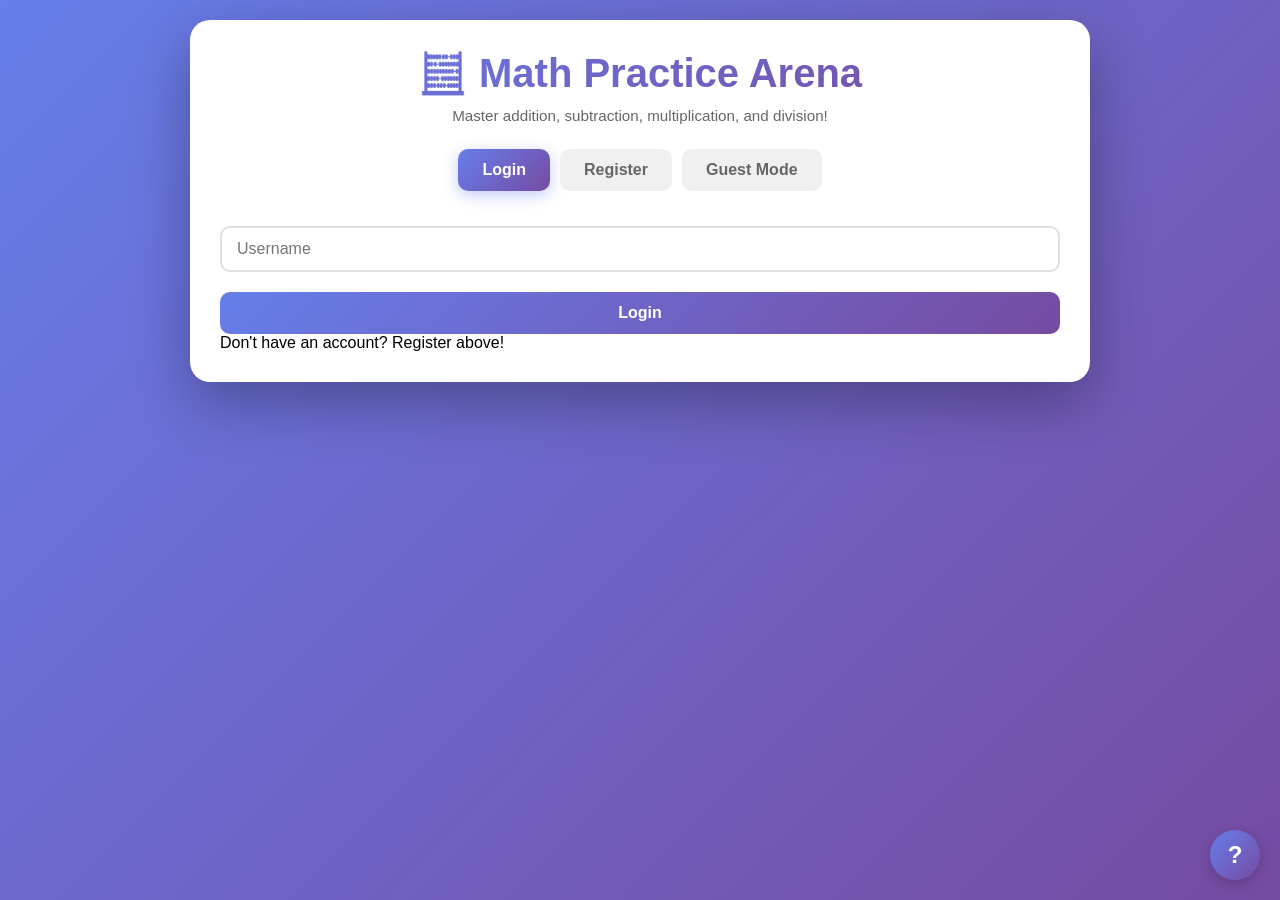
==== commit edb950d1: "Enhance HTML structure and accessibility features" ====
--- a/index.html
+++ b/index.html
@@ -19,24 +19,28 @@
                 <button class="tab-btn" onclick="switchTab('guest')">Guest Mode</button>
             </div>
             
+            <!-- Login Panel -->
             <div id="loginPanel" class="auth-panel active">
-                <input type="text" id="loginUsername" placeholder="Username" class="input">
+                <input type="text" id="loginUsername" placeholder="Username" class="input" autocomplete="username">
                 <button onclick="login()" class="btn-primary">Login</button>
                 <p class="hint">Don't have an account? Register above!</p>
             </div>
             
+            <!-- Register Panel -->
             <div id="registerPanel" class="auth-panel">
-                <input type="text" id="registerUsername" placeholder="Choose a username" class="input">
-                <input type="password" id="registerPassword" placeholder="Choose a password (min 4 characters)" class="input">
+                <input type="text" id="registerUsername" placeholder="Choose a username" class="input" autocomplete="off">
+                <input type="password" id="registerPassword" placeholder="Choose a password (min 4 characters)" class="input" autocomplete="new-password">
                 <button onclick="register()" class="btn-primary">Create Account</button>
                 <p class="hint">Your data is saved locally in your browser</p>
             </div>
             
+            <!-- Guest Panel -->
             <div id="guestPanel" class="auth-panel">
                 <div class="guest-info">
                     <p>🎮 <strong>Guest Mode</strong></p>
                     <p>✓ Play immediately, no registration needed</p>
                     <p>⚠️ Your scores won't be saved</p>
+                    <p>⚠️ Leaderboard will show registered users only</p>
                 </div>
                 <button onclick="guestLogin()" class="btn-primary">Continue as Guest</button>
             </div>
@@ -46,50 +50,78 @@
         <div id="gameSection" class="card" style="display:none;">
             <div class="game-header">
                 <div class="user-info">
-                    <span>Welcome, <strong id="playerName"></strong></span>
-                    <span id="guestBadge" style="display:none;">(Guest)</span>
+                    <span class="welcome-text">Welcome, </span>
+                    <strong><span id="playerName"></span></strong>
+                    <span class="guest-badge" id="guestBadge" style="display:none;">(Guest)</span>
                 </div>
                 <div class="stats">
-                    <div class="stat-box">🏆 Best Score: <span id="bestScore">0</span></div>
-                    <button onclick="logout()" class="btn-logout">Logout</button>
+                    <div class="stat-box">
+                        <span class="stat-label">🏆 Best Score</span>
+                        <span class="stat-value" id="bestScore">0</span>
+                    </div>
+                    <button onclick="logout()" class="btn-logout" title="Logout">🚪 Logout</button>
                 </div>
             </div>
             
-            <!-- NEW GAME BUTTON - PROMINENT -->
+            <!-- NEW GAME BUTTON - PROMINENTLY DISPLAYED -->
             <div style="text-align: center; margin: 20px 0;">
-                <button onclick="startNewGame()" style="background: linear-gradient(135deg, #667eea 0%, #764ba2 100%); color: white; border: none; padding: 15px 40px; font-size: 24px; font-weight: bold; border-radius: 50px; cursor: pointer;">🎮 NEW GAME 🎮</button>
+                <button onclick="startNewGame()" class="btn-new-game">🎮 NEW GAME 🎮</button>
             </div>
             
-            <!-- Previous Records -->
-            <div id="previousRecords" style="margin-bottom: 30px;">
+            <!-- Previous Records Section -->
+            <div id="previousRecords" class="records-container">
                 <h3>📊 Your Previous Records</h3>
-                <div id="recordsList"></div>
+                <div id="recordsList" class="records-list">
+                    <!-- Previous scores will be displayed here -->
+                </div>
             </div>
             
-            <!-- Active Game Area - HIDDEN INITIALLY -->
+            <!-- Active Game Area (hidden until New Game is clicked) -->
             <div id="activeGameArea" style="display: none;">
                 <div class="progress-bar">
                     <div class="progress-fill" id="progressFill" style="width: 0%"></div>
                 </div>
-                <div id="problemSet"></div>
+                
+                <div id="problemSet" class="problems-container">
+                    <!-- Problems will be dynamically injected here -->
+                </div>
+                
                 <div id="resultsArea" style="display:none;">
-                    <h3>Quiz Complete!</h3>
-                    <p>Your Score: <span id="finalScore">0</span>/10</p>
-                    <button onclick="startNewGame()" class="btn-primary">Play Again</button>
-                    <button onclick="showLeaderboard()" class="btn-secondary">Leaderboard</button>
+                    <div class="results-card">
+                        <div class="trophy-icon">🏆</div>
+                        <h3>Quiz Complete!</h3>
+                        <div class="final-score">
+                            <span class="score-label">Your Score:</span>
+                            <span class="score-value" id="finalScore">0</span>
+                            <span class="score-max">/10</span>
+                        </div>
+                        <div class="results-actions">
+                            <button onclick="startNewGame()" class="btn-primary">🎮 Play Again</button>
+                            <button onclick="showLeaderboard()" class="btn-secondary">🏅 View Leaderboard</button>
+                        </div>
+                    </div>
                 </div>
             </div>
         </div>
 
         <!-- Leaderboard Section -->
         <div id="leaderboardSection" class="card" style="display:none;">
-            <h2>🏆 Global Leaderboard</h2>
-            <div id="leaderboardList"></div>
-            <button onclick="backToGame()" class="btn-secondary">Back to Game</button>
+            <div class="leaderboard-header">
+                <h2>🏆 Global Leaderboard</h2>
+                <p class="subtitle">Top scores from all players</p>
+            </div>
+            <div id="leaderboardList" class="leaderboard-list">
+                <!-- Leaderboard entries will be injected here -->
+            </div>
+            <div class="leaderboard-actions">
+                <button onclick="backToGame()" class="btn-secondary">← Back to Game</button>
+                <button onclick="showLeaderboard()" class="btn-secondary">🔄 Refresh</button>
+            </div>
         </div>
     </div>
 
-    <button class="help-button" onclick="showInstructions()">?</button>
+    <!-- Floating help button -->
+    <button class="help-button" onclick="showInstructions()" title="How to play">?</button>
 
     <script src="script.js"></script>
 </body>
--- a/style.css
+++ b/style.css
@@ -1,9 +1,252 @@
-/* New Game Button */
-.new-game-container {
-    text-align: center;
-    margin: 20px 0 30px 0;
-}
-
+/* ========================================
+   MATH PRACTICE ARENA - COMPLETE STYLESHEET
+   ======================================== */
+
+/* Reset & Base Styles */
+* {
+    margin: 0;
+    padding: 0;
+    box-sizing: border-box;
+}
+
+body {
+    font-family: 'Segoe UI', Tahoma, Geneva, Verdana, sans-serif;
+    background: linear-gradient(135deg, #667eea 0%, #764ba2 100%);
+    min-height: 100vh;
+    padding: 20px;
+    position: relative;
+}
+
+.container {
+    max-width: 900px;
+    margin: 0 auto;
+}
+
+/* Cards */
+.card {
+    background: white;
+    border-radius: 20px;
+    padding: 30px;
+    box-shadow: 0 20px 60px rgba(0, 0, 0, 0.3);
+    margin-bottom: 20px;
+    animation: slideIn 0.5s ease-out;
+}
+
+@keyframes slideIn {
+    from {
+        opacity: 0;
+        transform: translateY(30px);
+    }
+    to {
+        opacity: 1;
+        transform: translateY(0);
+    }
+}
+
+/* Typography */
+h1 {
+    color: #333;
+    margin-bottom: 10px;
+    text-align: center;
+    font-size: 2.5em;
+    background: linear-gradient(135deg, #667eea 0%, #764ba2 100%);
+    -webkit-background-clip: text;
+    -webkit-text-fill-color: transparent;
+    background-clip: text;
+}
+
+h2 {
+    color: #333;
+    margin-bottom: 20px;
+    text-align: center;
+}
+
+h3 {
+    color: #555;
+    margin-bottom: 15px;
+    font-size: 1.3em;
+}
+
+.subtitle {
+    text-align: center;
+    color: #666;
+    margin-bottom: 25px;
+    font-size: 0.95em;
+}
+
+/* Authentication Tabs */
+.auth-tabs {
+    display: flex;
+    gap: 10px;
+    margin-bottom: 25px;
+    justify-content: center;
+}
+
+.tab-btn {
+    padding: 12px 24px;
+    border: none;
+    background: #f0f0f0;
+    cursor: pointer;
+    border-radius: 10px;
+    font-size: 16px;
+    font-weight: 600;
+    transition: all 0.3s ease;
+    color: #666;
+}
+
+.tab-btn:hover {
+    background: #e0e0e0;
+    transform: translateY(-2px);
+}
+
+.tab-btn.active {
+    background: linear-gradient(135deg, #667eea 0%, #764ba2 100%);
+    color: white;
+    box-shadow: 0 4px 15px rgba(102, 126, 234, 0.4);
+}
+
+/* Auth Panels */
+.auth-panel {
+    display: none;
+    animation: fadeIn 0.3s ease;
+}
+
+.auth-panel.active {
+    display: block;
+}
+
+@keyframes fadeIn {
+    from {
+        opacity: 0;
+        transform: translateY(10px);
+    }
+    to {
+        opacity: 1;
+        transform: translateY(0);
+    }
+}
+
+/* Input Fields */
+.input {
+    width: 100%;
+    padding: 12px 15px;
+    margin: 10px 0;
+    border: 2px solid #e0e0e0;
+    border-radius: 10px;
+    font-size: 16px;
+    transition: all 0.3s ease;
+    font-family: inherit;
+}
+
+.input:focus {
+    outline: none;
+    border-color: #667eea;
+    box-shadow: 0 0 0 3px rgba(102, 126, 234, 0.1);
+}
+
+/* Buttons */
+.btn-primary {
+    width: 100%;
+    padding: 12px 24px;
+    background: linear-gradient(135deg, #667eea 0%, #764ba2 100%);
+    color: white;
+    border: none;
+    border-radius: 10px;
+    font-size: 16px;
+    font-weight: 600;
+    cursor: pointer;
+    transition: all 0.3s ease;
+    margin-top: 10px;
+}
+
+.btn-primary:hover {
+    transform: translateY(-2px);
+    box-shadow: 0 5px 20px rgba(102, 126, 234, 0.4);
+}
+
+.btn-primary:active {
+    transform: translateY(0);
+}
+
+.btn-secondary {
+    padding: 10px 20px;
+    background: #f0f0f0;
+    color: #666;
+    border: none;
+    border-radius: 10px;
+    font-size: 14px;
+    font-weight: 600;
+    cursor: pointer;
+    transition: all 0.3s ease;
+    margin: 5px;
+}
+
+.btn-secondary:hover {
+    background: #e0e0e0;
+    transform: translateY(-1px);
+}
+
+.btn-logout {
+    padding: 8px 16px;
+    background: #ff4757;
+    color: white;
+    border: none;
+    border-radius: 8px;
+    cursor: pointer;
+    font-weight: 600;
+    transition: all 0.3s ease;
+}
+
+.btn-logout:hover {
+    background: #ff3838;
+    transform: translateY(-2px);
+    box-shadow: 0 4px 12px rgba(255, 71, 87, 0.3);
+}
+
+/* Game Header */
+.game-header {
+    display: flex;
+    justify-content: space-between;
+    align-items: center;
+    margin-bottom: 25px;
+    padding-bottom: 20px;
+    border-bottom: 2px solid #f0f0f0;
+    flex-wrap: wrap;
+    gap: 15px;
+}
+
+.user-info {
+    font-size: 18px;
+    display: flex;
+    align-items: center;
+    gap: 8px;
+    flex-wrap: wrap;
+}
+
+.stats {
+    display: flex;
+    gap: 20px;
+    align-items: center;
+}
+
+.stat-box {
+    background: #f8f9fa;
+    padding: 8px 15px;
+    border-radius: 10px;
+    font-weight: 600;
+    color: #667eea;
+}
+
+.guest-badge {
+    background: #ffa502;
+    color: white;
+    padding: 2px 8px;
+    border-radius: 12px;
+    font-size: 11px;
+    font-weight: bold;
+}
+
+/* NEW GAME Button */
 .btn-new-game {
     background: linear-gradient(135deg, #667eea 0%, #764ba2 100%);
     color: white;
@@ -38,7 +281,64 @@
     box-shadow: 0 8px 25px rgba(102, 126, 234, 0.6);
 }
 
-/* Previous Records Section */
+/* Progress Bar */
+.progress-bar {
+    background: #f0f0f0;
+    height: 8px;
+    border-radius: 10px;
+    margin: 20px 0;
+    overflow: hidden;
+}
+
+.progress-fill {
+    background: linear-gradient(90deg, #667eea 0%, #764ba2 100%);
+    height: 100%;
+    width: 0%;
+    transition: width 0.3s ease;
+    border-radius: 10px;
+}
+
+/* Problem Cards */
+.problem-card {
+    background: #f8f9fa;
+    padding: 20px;
+    margin: 12px 0;
+    border-radius: 12px;
+    display: flex;
+    justify-content: space-between;
+    align-items: center;
+    transition: all 0.3s ease;
+    animation: slideIn 0.3s ease;
+}
+
+.problem-card:hover {
+    transform: translateX(5px);
+    box-shadow: 0 2px 8px rgba(0, 0, 0, 0.1);
+}
+
+.problem-card span {
+    font-size: 20px;
+    font-weight: 600;
+    color: #333;
+}
+
+.problem-input {
+    width: 100px;
+    padding: 10px;
+    font-size: 16px;
+    border: 2px solid #e0e0e0;
+    border-radius: 8px;
+    text-align: center;
+    transition: all 0.3s ease;
+}
+
+.problem-input:focus {
+    outline: none;
+    border-color: #667eea;
+    box-shadow: 0 0 0 3px rgba(102, 126, 234, 0.1);
+}
+
+/* Previous Records */
 .records-container {
     background: #f8f9fa;
     border-radius: 15px;
@@ -46,16 +346,8 @@
     margin: 20px 0;
 }
 
-.records-container h3 {
-    margin-bottom: 15px;
-    color: #333;
-    display: flex;
-    align-items: center;
-    gap: 10px;
-}
-
 .records-list {
-    max-height: 200px;
+    max-height: 300px;
     overflow-y: auto;
 }
 
@@ -63,8 +355,8 @@
     display: flex;
     justify-content: space-between;
     align-items: center;
-    padding: 10px;
-    margin: 5px 0;
+    padding: 12px 15px;
+    margin: 8px 0;
     background: white;
     border-radius: 8px;
     border-left: 4px solid #667eea;
@@ -73,25 +365,23 @@
 
 .record-item:hover {
     transform: translateX(5px);
-    box-shadow: 0 2px 8px rgba(0,0,0,0.1);
-}
-
-.record-score {
+    box-shadow: 0 2px 8px rgba(0, 0, 0, 0.1);
+}
+
+.record-item span:first-child {
     font-size: 18px;
     font-weight: bold;
     color: #667eea;
 }
 
-.record-date {
+.record-item span:second-child {
     font-size: 12px;
     color: #999;
 }
 
-.record-set {
-    font-size: 12px;
-    background: #e9ecef;
-    padding: 2px 8px;
-    border-radius: 12px;
+.record-item small {
+    font-size: 11px;
+    color: #999;
 }
 
 .no-records {
@@ -100,7 +390,323 @@
     padding: 20px;
 }
 
-/* Active Game Section */
-#activeGameSection {
-    animation: slideIn 0.5s ease-out;
-}
+/* Results Area */
+.results-container {
+    text-align: center;
+    padding: 20px 0;
+}
+
+.results-card {
+    background: linear-gradient(135deg, #f8f9fa 0%, #ffffff 100%);
+    padding: 40px;
+    border-radius: 20px;
+    animation: bounceIn 0.5s ease;
+}
+
+@keyframes bounceIn {
+    0% {
+        opacity: 0;
+        transform: scale(0.8);
+    }
+    50% {
+        opacity: 1;
+        transform: scale(1.05);
+    }
+    100% {
+        opacity: 1;
+        transform: scale(1);
+    }
+}
+
+.results-details {
+    margin-top: 20px;
+    max-height: 300px;
+    overflow-y: auto;
+}
+
+.result-item {
+    display: grid;
+    grid-template-columns: auto 1fr auto auto;
+    gap: 15px;
+    align-items: center;
+    padding: 10px;
+    margin: 5px 0;
+    border-radius: 8px;
+    font-size: 14px;
+}
+
+.result-item.correct {
+    background: #d4edda;
+    color: #155724;
+}
+
+.result-item.incorrect {
+    background: #f8d7da;
+    color: #721c24;
+}
+
+.correct-mark, .wrong-mark {
+    font-size: 20px;
+}
+
+/* Leaderboard */
+.leaderboard-header {
+    text-align: center;
+    margin-bottom: 25px;
+}
+
+.leaderboard-list {
+    max-height: 500px;
+    overflow-y: auto;
+    margin-bottom: 20px;
+}
+
+.leaderboard-item {
+    display: flex;
+    justify-content: space-between;
+    align-items: center;
+    padding: 12px 15px;
+    margin: 8px 0;
+    background: #f8f9fa;
+    border-radius: 10px;
+    transition: all 0.3s ease;
+    animation: slideIn 0.3s ease;
+}
+
+.leaderboard-item:hover {
+    transform: translateX(5px);
+    background: #e9ecef;
+}
+
+.rank-1 {
+    background: linear-gradient(135deg, gold 0%, #ffd700 100%);
+    color: #333;
+}
+
+.rank-2 {
+    background: linear-gradient(135deg, silver 0%, #c0c0c0 100%);
+    color: #333;
+}
+
+.rank-3 {
+    background: linear-gradient(135deg, #cd7f32 0%, #b87333 100%);
+    color: white;
+}
+
+/* Help Button */
+.help-button {
+    position: fixed;
+    bottom: 20px;
+    right: 20px;
+    width: 50px;
+    height: 50px;
+    border-radius: 50%;
+    background: linear-gradient(135deg, #667eea 0%, #764ba2 100%);
+    color: white;
+    border: none;
+    font-size: 24px;
+    font-weight: bold;
+    cursor: pointer;
+    box-shadow: 0 4px 15px rgba(0, 0, 0, 0.2);
+    transition: all 0.3s ease;
+    z-index: 1000;
+}
+
+.help-button:hover {
+    transform: scale(1.1);
+    box-shadow: 0 6px 20px rgba(0, 0, 0, 0.3);
+}
+
+/* Modal */
+.modal {
+    position: fixed;
+    top: 0;
+    left: 0;
+    width: 100%;
+    height: 100%;
+    background: rgba(0, 0, 0, 0.5);
+    display: flex;
+    justify-content: center;
+    align-items: center;
+    z-index: 2000;
+    animation: fadeIn 0.3s ease;
+}
+
+.modal-content {
+    background: white;
+    padding: 30px;
+    border-radius: 20px;
+    max-width: 500px;
+    width: 90%;
+    position: relative;
+    animation: slideIn 0.3s ease;
+}
+
+.modal-content h3 {
+    margin-bottom: 20px;
+}
+
+.modal-content ul {
+    list-style: none;
+    padding: 0;
+}
+
+.modal-content li {
+    padding: 10px 0;
+    border-bottom: 1px solid #f0f0f0;
+    font-size: 16px;
+}
+
+.close {
+    position: absolute;
+    top: 15px;
+    right: 20px;
+    font-size: 28px;
+    cursor: pointer;
+    color: #999;
+    transition: all 0.3s ease;
+}
+
+.close:hover {
+    color: #333;
+}
+
+/* Guest Info */
+.guest-info {
+    background: #f8f9fa;
+    padding: 15px;
+    border-radius: 10px;
+    margin-bottom: 20px;
+    text-align: center;
+}
+
+.guest-info p {
+    margin: 8px 0;
+    font-size: 14px;
+}
+
+.guest-info p:first-child {
+    font-size: 16px;
+    margin-bottom: 10px;
+}
+
+/* Messages */
+.message {
+    padding: 10px;
+    margin: 10px 0;
+    border-radius: 8px;
+    text-align: center;
+    animation: slideIn 0.3s ease;
+}
+
+.message-success {
+    background: #d4edda;
+    color: #155724;
+    border: 1px solid #c3e6cb;
+}
+
+.message-error {
+    background: #f8d7da;
+    color: #721c24;
+    border: 1px solid #f5c6cb;
+}
+
+/* Scrollbar Styling */
+::-webkit-scrollbar {
+    width: 8px;
+}
+
+::-webkit-scrollbar-track {
+    background: #f1f1f1;
+    border-radius: 10px;
+}
+
+::-webkit-scrollbar-thumb {
+    background: linear-gradient(135deg, #667eea 0%, #764ba2 100%);
+    border-radius: 10px;
+}
+
+::-webkit-scrollbar-thumb:hover {
+    background: #764ba2;
+}
+
+/* Responsive Design */
+@media (max-width: 768px) {
+    body {
+        padding: 10px;
+    }
+    
+    .card {
+        padding: 20px;
+    }
+    
+    h1 {
+        font-size: 1.8em;
+    }
+    
+    .problem-card {
+        flex-direction: column;
+        gap: 15px;
+        text-align: center;
+    }
+    
+    .problem-card span {
+        font-size: 18px;
+    }
+    
+    .problem-input {
+        width: 80%;
+    }
+    
+    .game-header {
+        flex-direction: column;
+        align-items: stretch;
+    }
+    
+    .stats {
+        justify-content: space-between;
+    }
+    
+    .result-item {
+        grid-template-columns: 1fr;
+        gap: 5px;
+        text-align: center;
+    }
+    
+    .leaderboard-item {
+        font-size: 14px;
+        flex-wrap: wrap;
+        gap: 5px;
+    }
+    
+    .tab-btn {
+        padding: 8px 16px;
+        font-size: 14px;
+    }
+    
+    .btn-new-game {
+        font-size: 18px;
+        padding: 12px 30px;
+    }
+    
+    .record-item {
+        flex-direction: column;
+        text-align: center;
+        gap: 5px;
+    }
+}
+
+@media (max-width: 480px) {
+    .auth-tabs {
+        flex-direction: column;
+    }
+    
+    .btn-primary, .btn-secondary {
+        width: 100%;
+    }
+    
+    .stats {
+        flex-direction: column;
+        gap: 10px;
+    }
+}
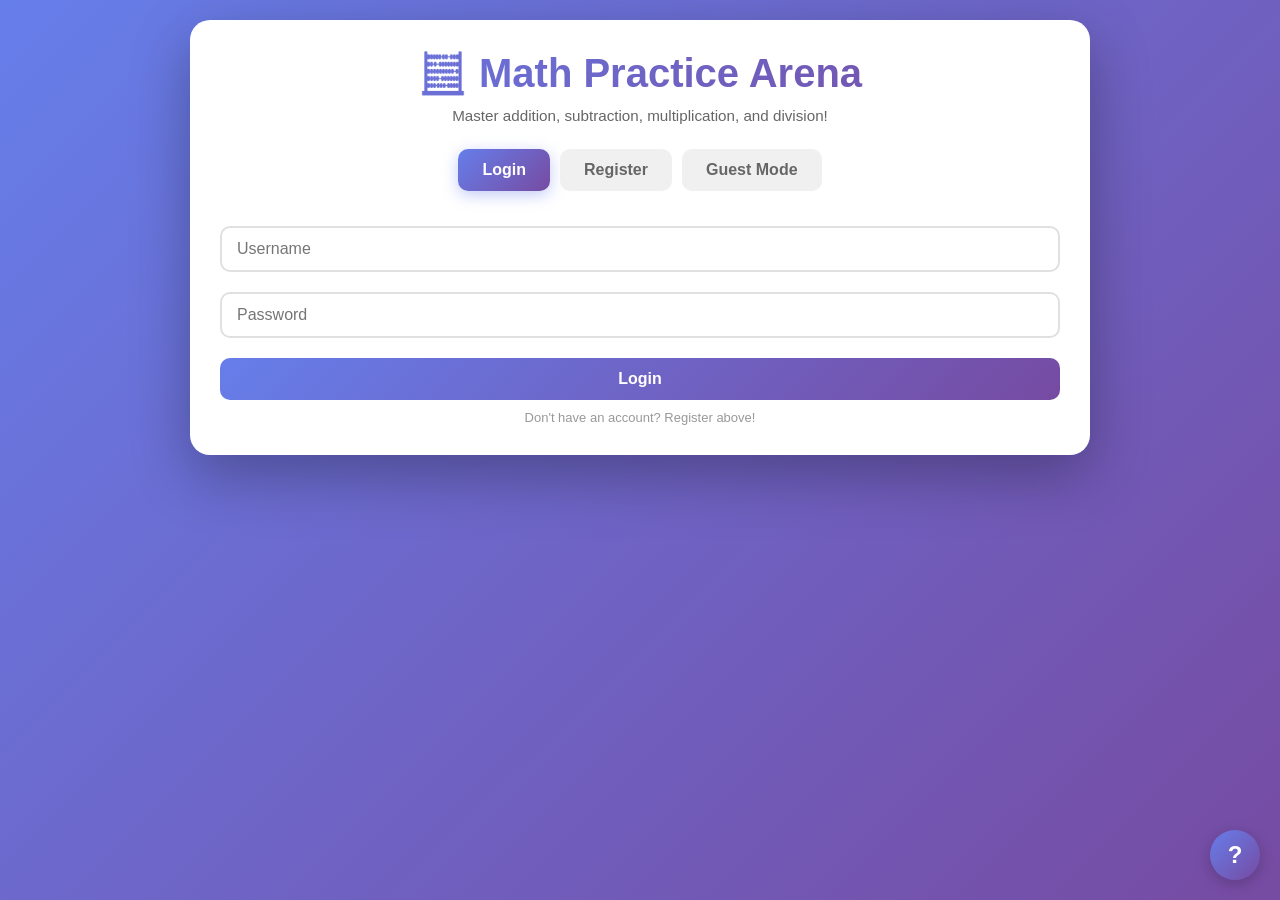
==== commit ede0785b: "Rename math-practice-arena.html to index.html" ====
--- a/index.html
+++ b/index.html
@@ -3,126 +3,982 @@
 <head>
     <meta charset="UTF-8">
     <meta name="viewport" content="width=device-width, initial-scale=1.0, user-scalable=yes">
-    <title>Math Practice Arena | Improve Your Math Skills</title>
-    <link rel="stylesheet" href="style.css">
+    <title>Math Practice Arena</title>
+    <style>
+/* ========================================
+   MATH PRACTICE ARENA - STYLESHEET
+   ======================================== */
+
+* { margin: 0; padding: 0; box-sizing: border-box; }
+
+body {
+    font-family: 'Segoe UI', Tahoma, Geneva, Verdana, sans-serif;
+    background: linear-gradient(135deg, #667eea 0%, #764ba2 100%);
+    min-height: 100vh;
+    padding: 20px;
+}
+
+.container { max-width: 900px; margin: 0 auto; }
+
+/* Cards */
+.card {
+    background: white;
+    border-radius: 20px;
+    padding: 30px;
+    box-shadow: 0 20px 60px rgba(0,0,0,0.3);
+    margin-bottom: 20px;
+    animation: slideIn 0.5s ease-out;
+}
+
+@keyframes slideIn {
+    from { opacity: 0; transform: translateY(30px); }
+    to   { opacity: 1; transform: translateY(0); }
+}
+
+/* Typography */
+h1 {
+    margin-bottom: 10px;
+    text-align: center;
+    font-size: 2.5em;
+    background: linear-gradient(135deg, #667eea 0%, #764ba2 100%);
+    -webkit-background-clip: text;
+    -webkit-text-fill-color: transparent;
+    background-clip: text;
+}
+
+h2 { color: #333; margin-bottom: 20px; text-align: center; }
+h3 { color: #555; margin-bottom: 15px; font-size: 1.3em; }
+
+.subtitle {
+    text-align: center;
+    color: #666;
+    margin-bottom: 25px;
+    font-size: 0.95em;
+}
+
+.hint {
+    text-align: center;
+    color: #999;
+    font-size: 13px;
+    margin-top: 10px;
+}
+
+/* Auth Tabs */
+.auth-tabs {
+    display: flex;
+    gap: 10px;
+    margin-bottom: 25px;
+    justify-content: center;
+    flex-wrap: wrap;
+}
+
+.tab-btn {
+    padding: 12px 24px;
+    border: none;
+    background: #f0f0f0;
+    cursor: pointer;
+    border-radius: 10px;
+    font-size: 16px;
+    font-weight: 600;
+    transition: all 0.3s ease;
+    color: #666;
+}
+
+.tab-btn:hover { background: #e0e0e0; transform: translateY(-2px); }
+.tab-btn.active {
+    background: linear-gradient(135deg, #667eea 0%, #764ba2 100%);
+    color: white;
+    box-shadow: 0 4px 15px rgba(102,126,234,0.4);
+}
+
+/* Auth Panels */
+.auth-panel { display: none; animation: fadeIn 0.3s ease; }
+.auth-panel.active { display: block; }
+
+@keyframes fadeIn {
+    from { opacity: 0; transform: translateY(10px); }
+    to   { opacity: 1; transform: translateY(0); }
+}
+
+/* Inputs */
+.input {
+    width: 100%;
+    padding: 12px 15px;
+    margin: 10px 0;
+    border: 2px solid #e0e0e0;
+    border-radius: 10px;
+    font-size: 16px;
+    transition: all 0.3s ease;
+    font-family: inherit;
+}
+.input:focus {
+    outline: none;
+    border-color: #667eea;
+    box-shadow: 0 0 0 3px rgba(102,126,234,0.1);
+}
+
+/* Buttons */
+.btn-primary {
+    width: 100%;
+    padding: 12px 24px;
+    background: linear-gradient(135deg, #667eea 0%, #764ba2 100%);
+    color: white;
+    border: none;
+    border-radius: 10px;
+    font-size: 16px;
+    font-weight: 600;
+    cursor: pointer;
+    transition: all 0.3s ease;
+    margin-top: 10px;
+}
+.btn-primary:hover { transform: translateY(-2px); box-shadow: 0 5px 20px rgba(102,126,234,0.4); }
+.btn-primary:active { transform: translateY(0); }
+
+.btn-secondary {
+    padding: 10px 20px;
+    background: #f0f0f0;
+    color: #666;
+    border: none;
+    border-radius: 10px;
+    font-size: 14px;
+    font-weight: 600;
+    cursor: pointer;
+    transition: all 0.3s ease;
+    margin: 5px;
+}
+.btn-secondary:hover { background: #e0e0e0; transform: translateY(-1px); }
+
+.btn-logout {
+    padding: 8px 16px;
+    background: #ff4757;
+    color: white;
+    border: none;
+    border-radius: 8px;
+    cursor: pointer;
+    font-weight: 600;
+    transition: all 0.3s ease;
+}
+.btn-logout:hover { background: #ff3838; transform: translateY(-2px); box-shadow: 0 4px 12px rgba(255,71,87,0.3); }
+
+.btn-new-game {
+    background: linear-gradient(135deg, #667eea 0%, #764ba2 100%);
+    color: white;
+    border: none;
+    padding: 15px 40px;
+    font-size: 24px;
+    font-weight: bold;
+    border-radius: 50px;
+    cursor: pointer;
+    transition: all 0.3s ease;
+    box-shadow: 0 4px 15px rgba(102,126,234,0.4);
+    animation: pulse 2s infinite;
+}
+@keyframes pulse {
+    0%   { transform: scale(1);    box-shadow: 0 4px 15px rgba(102,126,234,0.4); }
+    50%  { transform: scale(1.05); box-shadow: 0 6px 20px rgba(102,126,234,0.6); }
+    100% { transform: scale(1);    box-shadow: 0 4px 15px rgba(102,126,234,0.4); }
+}
+.btn-new-game:hover { animation: none; transform: scale(1.08); box-shadow: 0 8px 25px rgba(102,126,234,0.6); }
+
+/* Game Header */
+.game-header {
+    display: flex;
+    justify-content: space-between;
+    align-items: center;
+    margin-bottom: 25px;
+    padding-bottom: 20px;
+    border-bottom: 2px solid #f0f0f0;
+    flex-wrap: wrap;
+    gap: 15px;
+}
+
+.user-info {
+    font-size: 18px;
+    display: flex;
+    align-items: center;
+    gap: 8px;
+    flex-wrap: wrap;
+}
+
+.stats { display: flex; gap: 20px; align-items: center; }
+
+.stat-box {
+    background: #f8f9fa;
+    padding: 8px 15px;
+    border-radius: 10px;
+    display: flex;
+    align-items: center;
+    gap: 8px;
+}
+.stat-label { font-size: 14px; color: #888; font-weight: 500; }
+.stat-value { font-size: 18px; font-weight: 700; color: #667eea; }
+
+.guest-badge {
+    background: #ffa502;
+    color: white;
+    padding: 2px 8px;
+    border-radius: 12px;
+    font-size: 11px;
+    font-weight: bold;
+}
+
+/* Progress Bar */
+.progress-bar {
+    background: #f0f0f0;
+    height: 8px;
+    border-radius: 10px;
+    margin: 20px 0;
+    overflow: hidden;
+}
+.progress-fill {
+    background: linear-gradient(90deg, #667eea 0%, #764ba2 100%);
+    height: 100%;
+    width: 0%;
+    transition: width 0.3s ease;
+    border-radius: 10px;
+}
+
+/* Problem Cards */
+.problem-card {
+    background: #f8f9fa;
+    padding: 20px;
+    margin: 12px 0;
+    border-radius: 12px;
+    display: flex;
+    justify-content: space-between;
+    align-items: center;
+    transition: all 0.3s ease;
+}
+.problem-card:hover { transform: translateX(5px); box-shadow: 0 2px 8px rgba(0,0,0,0.1); }
+.problem-card span { font-size: 20px; font-weight: 600; color: #333; }
+
+.problem-input {
+    width: 100px;
+    padding: 10px;
+    font-size: 16px;
+    border: 2px solid #e0e0e0;
+    border-radius: 8px;
+    text-align: center;
+    transition: all 0.3s ease;
+}
+.problem-input:focus {
+    outline: none;
+    border-color: #667eea;
+    box-shadow: 0 0 0 3px rgba(102,126,234,0.1);
+}
+
+/* Records */
+.records-container {
+    background: #f8f9fa;
+    border-radius: 15px;
+    padding: 20px;
+    margin: 20px 0;
+}
+.records-list { max-height: 300px; overflow-y: auto; }
+
+.record-item {
+    display: flex;
+    justify-content: space-between;
+    align-items: center;
+    padding: 12px 15px;
+    margin: 8px 0;
+    background: white;
+    border-radius: 8px;
+    border-left: 4px solid #667eea;
+    transition: all 0.3s ease;
+}
+.record-item:hover { transform: translateX(5px); box-shadow: 0 2px 8px rgba(0,0,0,0.1); }
+.record-item span:first-child { font-size: 18px; font-weight: bold; color: #667eea; }
+.record-item span:nth-child(2) { font-size: 13px; color: #888; }
+.record-item small { font-size: 11px; color: #999; }
+.no-records { text-align: center; color: #999; padding: 20px; }
+
+/* Results */
+.results-card {
+    background: linear-gradient(135deg, #f8f9fa 0%, #ffffff 100%);
+    padding: 40px;
+    border-radius: 20px;
+    animation: bounceIn 0.5s ease;
+    text-align: center;
+}
+@keyframes bounceIn {
+    0%   { opacity: 0; transform: scale(0.8); }
+    50%  { opacity: 1; transform: scale(1.05); }
+    100% { opacity: 1; transform: scale(1); }
+}
+
+.trophy-icon { font-size: 60px; margin-bottom: 10px; }
+
+.final-score { margin: 20px 0; font-size: 22px; }
+.score-label { color: #666; margin-right: 8px; }
+.score-value { font-size: 36px; font-weight: 800; color: #667eea; }
+.score-max   { font-size: 22px; color: #999; }
+
+.results-actions {
+    display: flex;
+    gap: 15px;
+    justify-content: center;
+    margin-top: 25px;
+    flex-wrap: wrap;
+}
+.results-actions .btn-primary { width: auto; padding: 12px 28px; }
+
+.results-details {
+    margin-top: 20px;
+    max-height: 300px;
+    overflow-y: auto;
+    text-align: left;
+}
+
+.result-item {
+    display: grid;
+    grid-template-columns: 30px 1fr auto auto;
+    gap: 10px;
+    align-items: center;
+    padding: 10px 15px;
+    margin: 6px 0;
+    border-radius: 8px;
+    font-size: 14px;
+}
+.result-item.correct   { background: #d4edda; color: #155724; }
+.result-item.incorrect { background: #f8d7da; color: #721c24; }
+
+/* Leaderboard */
+.leaderboard-header { text-align: center; margin-bottom: 25px; }
+.leaderboard-list { max-height: 500px; overflow-y: auto; margin-bottom: 20px; }
+
+.leaderboard-item {
+    display: flex;
+    justify-content: space-between;
+    align-items: center;
+    padding: 12px 15px;
+    margin: 8px 0;
+    background: #f8f9fa;
+    border-radius: 10px;
+    transition: all 0.3s ease;
+}
+.leaderboard-item:hover { transform: translateX(5px); background: #e9ecef; }
+.rank-1 { background: linear-gradient(135deg, gold 0%, #ffd700 100%); color: #333; }
+.rank-2 { background: linear-gradient(135deg, silver 0%, #c0c0c0 100%); color: #333; }
+.rank-3 { background: linear-gradient(135deg, #cd7f32 0%, #b87333 100%); color: white; }
+
+.leaderboard-actions {
+    display: flex;
+    gap: 10px;
+    justify-content: center;
+    margin-top: 10px;
+    flex-wrap: wrap;
+}
+
+/* Messages */
+.message {
+    padding: 12px 15px;
+    margin: 10px 0;
+    border-radius: 8px;
+    text-align: center;
+    animation: slideIn 0.3s ease;
+    font-weight: 500;
+}
+.message-success { background: #d4edda; color: #155724; border: 1px solid #c3e6cb; }
+.message-error   { background: #f8d7da; color: #721c24; border: 1px solid #f5c6cb; }
+.message-info    { background: #d1ecf1; color: #0c5460; border: 1px solid #bee5eb; }
+
+/* Help Button */
+.help-button {
+    position: fixed;
+    bottom: 20px;
+    right: 20px;
+    width: 50px;
+    height: 50px;
+    border-radius: 50%;
+    background: linear-gradient(135deg, #667eea 0%, #764ba2 100%);
+    color: white;
+    border: none;
+    font-size: 24px;
+    font-weight: bold;
+    cursor: pointer;
+    box-shadow: 0 4px 15px rgba(0,0,0,0.2);
+    transition: all 0.3s ease;
+    z-index: 1000;
+}
+.help-button:hover { transform: scale(1.1); box-shadow: 0 6px 20px rgba(0,0,0,0.3); }
+
+/* Modal */
+.modal {
+    position: fixed;
+    top: 0; left: 0;
+    width: 100%; height: 100%;
+    background: rgba(0,0,0,0.5);
+    display: flex;
+    justify-content: center;
+    align-items: center;
+    z-index: 2000;
+    animation: fadeIn 0.3s ease;
+}
+.modal-content {
+    background: white;
+    padding: 30px;
+    border-radius: 20px;
+    max-width: 500px;
+    width: 90%;
+    position: relative;
+    animation: slideIn 0.3s ease;
+}
+.modal-content h3 { margin-bottom: 20px; }
+.modal-content ul { list-style: none; padding: 0; }
+.modal-content li { padding: 10px 0; border-bottom: 1px solid #f0f0f0; font-size: 16px; }
+.close { position: absolute; top: 15px; right: 20px; font-size: 28px; cursor: pointer; color: #999; transition: color 0.3s ease; }
+.close:hover { color: #333; }
+
+/* Guest Info */
+.guest-info {
+    background: #f8f9fa;
+    padding: 15px;
+    border-radius: 10px;
+    margin-bottom: 20px;
+    text-align: center;
+}
+.guest-info p { margin: 8px 0; font-size: 14px; }
+.guest-info p:first-child { font-size: 16px; margin-bottom: 10px; }
+
+/* Scrollbar */
+::-webkit-scrollbar { width: 8px; }
+::-webkit-scrollbar-track { background: #f1f1f1; border-radius: 10px; }
+::-webkit-scrollbar-thumb { background: linear-gradient(135deg, #667eea 0%, #764ba2 100%); border-radius: 10px; }
+::-webkit-scrollbar-thumb:hover { background: #764ba2; }
+
+/* Responsive */
+@media (max-width: 768px) {
+    body { padding: 10px; }
+    .card { padding: 20px; }
+    h1 { font-size: 1.8em; }
+    .problem-card { flex-direction: column; gap: 15px; text-align: center; }
+    .problem-card span { font-size: 18px; }
+    .problem-input { width: 80%; }
+    .game-header { flex-direction: column; align-items: stretch; }
+    .stats { justify-content: space-between; }
+    .result-item { grid-template-columns: 1fr; gap: 5px; text-align: center; }
+    .leaderboard-item { font-size: 14px; flex-wrap: wrap; gap: 5px; }
+    .tab-btn { padding: 8px 16px; font-size: 14px; }
+    .btn-new-game { font-size: 18px; padding: 12px 30px; }
+    .record-item { flex-direction: column; text-align: center; gap: 5px; }
+    .results-actions { flex-direction: column; align-items: center; }
+    .results-actions .btn-primary,
+    .results-actions .btn-secondary { width: 100%; text-align: center; }
+}
+
+@media (max-width: 480px) {
+    .auth-tabs { flex-direction: column; }
+    .btn-primary, .btn-secondary { width: 100%; }
+    .stats { flex-direction: column; gap: 10px; }
+}
+    </style>
 </head>
 <body>
-    <div class="container">
-        <!-- Authentication Section -->
-        <div id="authSection" class="card">
-            <h1>🧮 Math Practice Arena</h1>
-            <p class="subtitle">Master addition, subtraction, multiplication, and division!</p>
-            
-            <div class="auth-tabs">
-                <button class="tab-btn active" onclick="switchTab('login')">Login</button>
-                <button class="tab-btn" onclick="switchTab('register')">Register</button>
-                <button class="tab-btn" onclick="switchTab('guest')">Guest Mode</button>
+<div class="container">
+
+    <!-- Auth Section -->
+    <div id="authSection" class="card">
+        <h1>🧮 Math Practice Arena</h1>
+        <p class="subtitle">Master addition, subtraction, multiplication, and division!</p>
+
+        <div class="auth-tabs">
+            <button class="tab-btn active" onclick="switchTab('login')">Login</button>
+            <button class="tab-btn" onclick="switchTab('register')">Register</button>
+            <button class="tab-btn" onclick="switchTab('guest')">Guest Mode</button>
+        </div>
+
+        <!-- Login Panel -->
+        <div id="loginPanel" class="auth-panel active">
+            <input type="text" id="loginUsername" placeholder="Username" class="input" autocomplete="username">
+            <input type="password" id="loginPassword" placeholder="Password" class="input" autocomplete="current-password">
+            <button onclick="login()" class="btn-primary">Login</button>
+            <p class="hint">Don't have an account? Register above!</p>
+        </div>
+
+        <!-- Register Panel -->
+        <div id="registerPanel" class="auth-panel">
+            <input type="text" id="registerUsername" placeholder="Choose a username" class="input" autocomplete="off">
+            <input type="password" id="registerPassword" placeholder="Choose a password (min 4 characters)" class="input" autocomplete="new-password">
+            <button onclick="register()" class="btn-primary">Create Account</button>
+            <p class="hint">Your data is saved locally in your browser</p>
+        </div>
+
+        <!-- Guest Panel -->
+        <div id="guestPanel" class="auth-panel">
+            <div class="guest-info">
+                <p>🎮 <strong>Guest Mode</strong></p>
+                <p>✓ Play immediately, no registration needed</p>
+                <p>⚠️ Your scores won't be saved</p>
+                <p>⚠️ Leaderboard will show registered users only</p>
             </div>
-            
-            <!-- Login Panel -->
-            <div id="loginPanel" class="auth-panel active">
-                <input type="text" id="loginUsername" placeholder="Username" class="input" autocomplete="username">
-                <button onclick="login()" class="btn-primary">Login</button>
-                <p class="hint">Don't have an account? Register above!</p>
+            <button onclick="guestLogin()" class="btn-primary">Continue as Guest</button>
+        </div>
+    </div>
+
+    <!-- Game Section -->
+    <div id="gameSection" class="card" style="display:none;">
+        <div class="game-header">
+            <div class="user-info">
+                <span>Welcome, </span>
+                <strong><span id="playerName"></span></strong>
+                <span class="guest-badge" id="guestBadge" style="display:none;">(Guest)</span>
             </div>
-            
-            <!-- Register Panel -->
-            <div id="registerPanel" class="auth-panel">
-                <input type="text" id="registerUsername" placeholder="Choose a username" class="input" autocomplete="off">
-                <input type="password" id="registerPassword" placeholder="Choose a password (min 4 characters)" class="input" autocomplete="new-password">
-                <button onclick="register()" class="btn-primary">Create Account</button>
-                <p class="hint">Your data is saved locally in your browser</p>
+            <div class="stats">
+                <div class="stat-box">
+                    <span class="stat-label">🏆 Best Score</span>
+                    <span class="stat-value" id="bestScore">0</span>
+                </div>
+                <button onclick="logout()" class="btn-logout">🚪 Logout</button>
             </div>
-            
-            <!-- Guest Panel -->
-            <div id="guestPanel" class="auth-panel">
-                <div class="guest-info">
-                    <p>🎮 <strong>Guest Mode</strong></p>
-                    <p>✓ Play immediately, no registration needed</p>
-                    <p>⚠️ Your scores won't be saved</p>
-                    <p>⚠️ Leaderboard will show registered users only</p>
-                </div>
-                <button onclick="guestLogin()" class="btn-primary">Continue as Guest</button>
+        </div>
+
+        <div style="text-align:center; margin:20px 0;">
+            <button onclick="startNewGame()" class="btn-new-game">🎮 NEW GAME 🎮</button>
+        </div>
+
+        <div id="previousRecords" class="records-container">
+            <h3>📊 Your Previous Records</h3>
+            <div id="recordsList" class="records-list"></div>
+        </div>
+
+        <div id="activeGameArea" style="display:none;">
+            <div class="progress-bar">
+                <div class="progress-fill" id="progressFill" style="width:0%"></div>
             </div>
-        </div>
-
-        <!-- Main Game Section -->
-        <div id="gameSection" class="card" style="display:none;">
-            <div class="game-header">
-                <div class="user-info">
-                    <span class="welcome-text">Welcome, </span>
-                    <strong><span id="playerName"></span></strong>
-                    <span class="guest-badge" id="guestBadge" style="display:none;">(Guest)</span>
-                </div>
-                <div class="stats">
-                    <div class="stat-box">
-                        <span class="stat-label">🏆 Best Score</span>
-                        <span class="stat-value" id="bestScore">0</span>
+
+            <div id="problemSet" class="problems-container"></div>
+
+            <div id="resultsArea" style="display:none;">
+                <div class="results-card">
+                    <div class="trophy-icon">🏆</div>
+                    <h3>Quiz Complete!</h3>
+                    <div class="final-score">
+                        <span class="score-label">Your Score:</span>
+                        <span class="score-value" id="finalScore">0</span>
+                        <span class="score-max">/10</span>
                     </div>
-                    <button onclick="logout()" class="btn-logout" title="Logout">🚪 Logout</button>
-                </div>
-            </div>
-            
-            <!-- NEW GAME BUTTON - PROMINENTLY DISPLAYED -->
-            <div style="text-align: center; margin: 20px 0;">
-                <button onclick="startNewGame()" class="btn-new-game">🎮 NEW GAME 🎮</button>
-            </div>
-            
-            <!-- Previous Records Section -->
-            <div id="previousRecords" class="records-container">
-                <h3>📊 Your Previous Records</h3>
-                <div id="recordsList" class="records-list">
-                    <!-- Previous scores will be displayed here -->
-                </div>
-            </div>
-            
-            <!-- Active Game Area (hidden until New Game is clicked) -->
-            <div id="activeGameArea" style="display: none;">
-                <div class="progress-bar">
-                    <div class="progress-fill" id="progressFill" style="width: 0%"></div>
-                </div>
-                
-                <div id="problemSet" class="problems-container">
-                    <!-- Problems will be dynamically injected here -->
-                </div>
-                
-                <div id="resultsArea" style="display:none;">
-                    <div class="results-card">
-                        <div class="trophy-icon">🏆</div>
-                        <h3>Quiz Complete!</h3>
-                        <div class="final-score">
-                            <span class="score-label">Your Score:</span>
-                            <span class="score-value" id="finalScore">0</span>
-                            <span class="score-max">/10</span>
-                        </div>
-                        <div class="results-actions">
-                            <button onclick="startNewGame()" class="btn-primary">🎮 Play Again</button>
-                            <button onclick="showLeaderboard()" class="btn-secondary">🏅 View Leaderboard</button>
-                        </div>
+                    <div id="answerReview" class="results-details"></div>
+                    <div class="results-actions">
+                        <button onclick="startNewGame()" class="btn-primary">🎮 Play Again</button>
+                        <button onclick="showLeaderboard()" class="btn-secondary">🏅 View Leaderboard</button>
                     </div>
                 </div>
             </div>
         </div>
-
-        <!-- Leaderboard Section -->
-        <div id="leaderboardSection" class="card" style="display:none;">
-            <div class="leaderboard-header">
-                <h2>🏆 Global Leaderboard</h2>
-                <p class="subtitle">Top scores from all players</p>
-            </div>
-            <div id="leaderboardList" class="leaderboard-list">
-                <!-- Leaderboard entries will be injected here -->
-            </div>
-            <div class="leaderboard-actions">
-                <button onclick="backToGame()" class="btn-secondary">← Back to Game</button>
-                <button onclick="showLeaderboard()" class="btn-secondary">🔄 Refresh</button>
-            </div>
-        </div>
     </div>
 
-    <!-- Floating help button -->
-    <button class="help-button" onclick="showInstructions()" title="How to play">?</button>
-
-    <script src="script.js"></script>
+    <!-- Leaderboard Section -->
+    <div id="leaderboardSection" class="card" style="display:none;">
+        <div class="leaderboard-header">
+            <h2>🏆 Global Leaderboard</h2>
+            <p class="subtitle">Top scores from all players</p>
+        </div>
+        <div id="leaderboardList" class="leaderboard-list"></div>
+        <div class="leaderboard-actions">
+            <button onclick="backToGame()" class="btn-secondary">← Back to Game</button>
+            <button onclick="showLeaderboard()" class="btn-secondary">🔄 Refresh</button>
+        </div>
+    </div>
+
+</div>
+
+<button class="help-button" onclick="showInstructions()" title="How to play">?</button>
+
+<script>
+// ========================================
+// MATH PRACTICE ARENA — ALL BUGS FIXED
+// ========================================
+
+let currentUser = null;
+let currentProblems = [];
+let currentSetId = null;
+let allProblemSets = [];
+
+window.addEventListener('DOMContentLoaded', () => {
+    generateAllProblemSets();
+    loadUsers();
+    loadScores();
+    checkForSavedSession();
+});
+
+// ── Problem Generation ──────────────────────────────────────────────
+
+function generateAllProblemSets() {
+    allProblemSets = [];
+    for (let setNum = 1; setNum <= 100; setNum++) {
+        const problems = [];
+        for (let i = 0; i < 10; i++) problems.push(generateRandomProblem());
+        allProblemSets.push({ setId: setNum, problems });
+    }
+}
+
+function generateRandomProblem() {
+    const operators = ['+', '-', '*', '/'];
+    // Use 'let' so division branch can reassign without shadowing
+    let num1 = Math.floor(Math.random() * 20) + 1;
+    let num2 = Math.floor(Math.random() * 20) + 1;
+    const op = operators[Math.floor(Math.random() * operators.length)];
+    let answer, expression;
+
+    if (op === '+') {
+        answer = num1 + num2;
+        expression = `${num1} + ${num2}`;
+    } else if (op === '-') {
+        answer = num1 - num2;
+        expression = `${num1} - ${num2}`;
+    } else if (op === '*') {
+        answer = num1 * num2;
+        expression = `${num1} × ${num2}`;
+    } else {
+        // Build a clean division: divisor × quotient so answer is always whole
+        num2 = Math.floor(Math.random() * 10) + 1;
+        num1 = num2 * (Math.floor(Math.random() * 10) + 1);
+        answer = num1 / num2;
+        expression = `${num1} ÷ ${num2}`;
+    }
+    return { expression, answer };
+}
+
+// ── Game ────────────────────────────────────────────────────────────
+
+function startNewGame() {
+    const idx = Math.floor(Math.random() * allProblemSets.length);
+    const set = allProblemSets[idx];
+    currentSetId = set.setId;
+    currentProblems = [...set.problems];
+
+    const gameArea = document.getElementById('activeGameArea');
+    gameArea.style.display = 'block';
+    document.getElementById('resultsArea').style.display = 'none';
+    document.getElementById('problemSet').style.display = 'block';
+    document.getElementById('progressFill').style.width = '0%';
+
+    displayProblems();
+    gameArea.scrollIntoView({ behavior: 'smooth' });
+}
+
+function displayProblems() {
+    const container = document.getElementById('problemSet');
+    container.innerHTML = '<h3>📝 Solve these 10 problems:</h3>';
+
+    currentProblems.forEach((problem, i) => {
+        const div = document.createElement('div');
+        div.className = 'problem-card';
+        div.innerHTML = `
+            <span>${i + 1}. ${problem.expression} = ?</span>
+            <input type="number" id="answer_${i}" class="problem-input"
+                   placeholder="Answer" oninput="updateProgress()">
+        `;
+        container.appendChild(div);
+    });
+
+    const btn = document.createElement('button');
+    btn.textContent = '📊 Submit Quiz';
+    btn.className = 'btn-primary';
+    btn.style.marginTop = '20px';
+    btn.onclick = submitQuiz;
+    container.appendChild(btn);
+}
+
+function updateProgress() {
+    let filled = 0;
+    for (let i = 0; i < 10; i++) {
+        const inp = document.getElementById(`answer_${i}`);
+        if (inp && inp.value.trim() !== '') filled++;
+    }
+    document.getElementById('progressFill').style.width = `${filled * 10}%`;
+}
+
+function submitQuiz() {
+    // Count unanswered
+    let unanswered = 0;
+    for (let i = 0; i < 10; i++) {
+        const inp = document.getElementById(`answer_${i}`);
+        if (!inp || inp.value.trim() === '') unanswered++;
+    }
+    if (unanswered > 0 && !confirm(`You have ${unanswered} unanswered question(s). Submit anyway?`)) return;
+
+    let score = 0;
+    const reviewData = [];
+
+    currentProblems.forEach((problem, i) => {
+        const inp = document.getElementById(`answer_${i}`);
+        const raw = inp ? inp.value.trim() : '';
+        const userAnswer = raw !== '' ? parseFloat(raw) : null;
+        const isCorrect = userAnswer !== null && userAnswer === problem.answer;
+        if (isCorrect) score++;
+        reviewData.push({ expression: problem.expression, correct: problem.answer, user: userAnswer, isCorrect });
+    });
+
+    if (!currentUser?.isGuest) {
+        const scores = JSON.parse(localStorage.getItem('scores'));
+        scores.push({ userId: currentUser.id, username: currentUser.username, score, setId: currentSetId, date: new Date().toISOString() });
+        localStorage.setItem('scores', JSON.stringify(scores));
+
+        if (score > (currentUser.bestScore || 0)) {
+            currentUser.bestScore = score;
+            const users = JSON.parse(localStorage.getItem('users'));
+            const ui = users.findIndex(u => u.id === currentUser.id);
+            if (ui !== -1) users[ui].bestScore = score;
+            localStorage.setItem('users', JSON.stringify(users));
+            localStorage.setItem('currentUser', JSON.stringify(currentUser));
+            document.getElementById('bestScore').innerText = score;
+            showGameMessage(`🎉 New High Score! ${score}/10`, 'success');
+        } else {
+            showGameMessage(`You scored ${score}/10!`, 'info');
+        }
+    }
+
+    showResults(score, reviewData);
+}
+
+function showResults(score, reviewData) {
+    document.getElementById('problemSet').style.display = 'none';
+
+    // Only inject the number — "/10" is already in the HTML
+    document.getElementById('finalScore').innerText = score;
+
+    // Answer review
+    const reviewEl = document.getElementById('answerReview');
+    reviewEl.innerHTML = '';
+    reviewData.forEach((item, i) => {
+        const div = document.createElement('div');
+        div.className = `result-item ${item.isCorrect ? 'correct' : 'incorrect'}`;
+        const shown = item.user !== null ? item.user : '—';
+        div.innerHTML = `
+            <span>${item.isCorrect ? '✅' : '❌'}</span>
+            <span>${i + 1}. ${item.expression}</span>
+            <span>You: <strong>${shown}</strong></span>
+            <span>${!item.isCorrect ? `Answer: <strong>${item.correct}</strong>` : ''}</span>
+        `;
+        reviewEl.appendChild(div);
+    });
+
+    document.getElementById('resultsArea').style.display = 'block';
+    displayPreviousRecords();
+}
+
+function displayPreviousRecords() {
+    const container = document.getElementById('recordsList');
+    if (!container) return;
+
+    if (!currentUser || currentUser.isGuest) {
+        container.innerHTML = '<div class="no-records">Login to save your scores!</div>';
+        return;
+    }
+
+    const scores = JSON.parse(localStorage.getItem('scores'));
+    const userScores = scores.filter(s => s.userId === currentUser.id).slice(-10).reverse();
+
+    if (userScores.length === 0) {
+        container.innerHTML = '<div class="no-records">No records yet. Click "NEW GAME" to start!</div>';
+        return;
+    }
+
+    container.innerHTML = '';
+    userScores.forEach(s => {
+        const div = document.createElement('div');
+        div.className = 'record-item';
+        div.innerHTML = `
+            <span>⭐ ${s.score}/10</span>
+            <span>Set #${s.setId}</span>
+            <small>📅 ${new Date(s.date).toLocaleString()}</small>
+        `;
+        container.appendChild(div);
+    });
+}
+
+// ── Auth ────────────────────────────────────────────────────────────
+
+function loadUsers()  { if (!localStorage.getItem('users'))  localStorage.setItem('users',  JSON.stringify([])); }
+function loadScores() { if (!localStorage.getItem('scores')) localStorage.setItem('scores', JSON.stringify([])); }
+
+function checkForSavedSession() {
+    const saved = localStorage.getItem('currentUser');
+    if (saved) { currentUser = JSON.parse(saved); showGame(); }
+}
+
+function switchTab(tab) {
+    document.querySelectorAll('.auth-panel').forEach(p => p.classList.remove('active'));
+    document.querySelectorAll('.tab-btn').forEach(b => b.classList.remove('active'));
+    const panels   = { login: 'loginPanel', register: 'registerPanel', guest: 'guestPanel' };
+    const tabIndex = { login: 0, register: 1, guest: 2 };
+    document.getElementById(panels[tab]).classList.add('active');
+    document.querySelectorAll('.tab-btn')[tabIndex[tab]].classList.add('active');
+}
+
+function register() {
+    const username = document.getElementById('registerUsername').value.trim();
+    const password = document.getElementById('registerPassword').value;
+
+    if (!username)                        { showMessage('Please enter a username', 'error'); return; }
+    if (!password || password.length < 4) { showMessage('Password must be at least 4 characters', 'error'); return; }
+
+    const users = JSON.parse(localStorage.getItem('users'));
+    if (users.find(u => u.username.toLowerCase() === username.toLowerCase())) {
+        showMessage('Username already taken. Please choose another.', 'error');
+        return;
+    }
+
+    users.push({ id: Date.now(), username, password, bestScore: 0, createdAt: new Date().toISOString() });
+    localStorage.setItem('users', JSON.stringify(users));
+
+    // Clear register fields
+    document.getElementById('registerUsername').value = '';
+    document.getElementById('registerPassword').value = '';
+
+    // Switch to login FIRST so showMessage inserts into the now-active login panel
+    switchTab('login');
+
+    // Pre-fill username so user only needs to type password
+    document.getElementById('loginUsername').value = username;
+    document.getElementById('loginPassword').value = '';
+    document.getElementById('loginPassword').focus();
+
+    showMessage('✅ Account created! Enter your password to log in.', 'success');
+}
+
+function login() {
+    const username = document.getElementById('loginUsername').value.trim();
+    const password = document.getElementById('loginPassword').value;
+
+    if (!username) { showMessage('Please enter your username', 'error'); return; }
+    if (!password) { showMessage('Please enter your password', 'error'); return; }
+
+    const users = JSON.parse(localStorage.getItem('users'));
+    const user  = users.find(u => u.username.toLowerCase() === username.toLowerCase());
+
+    if (!user)                    { showMessage('User not found. Please register first.', 'error'); return; }
+    if (user.password !== password) { showMessage('Incorrect password. Please try again.', 'error'); return; }
+
+    currentUser = { ...user };
+    delete currentUser.password;
+    localStorage.setItem('currentUser', JSON.stringify(currentUser));
+    showGame();
+}
+
+function guestLogin() {
+    currentUser = { id: 'guest_' + Date.now(), username: 'Guest', isGuest: true, bestScore: 0 };
+    showGame();
+}
+
+function logout() {
+    currentUser = null;
+    localStorage.removeItem('currentUser');
+    document.getElementById('authSection').style.display = 'block';
+    document.getElementById('gameSection').style.display = 'none';
+    document.getElementById('leaderboardSection').style.display = 'none';
+}
+
+function showGame() {
+    document.getElementById('authSection').style.display = 'none';
+    document.getElementById('gameSection').style.display = 'block';
+    document.getElementById('leaderboardSection').style.display = 'none';
+    document.getElementById('playerName').innerText = currentUser.username;
+    document.getElementById('bestScore').innerText  = currentUser.bestScore || 0;
+
+    const badge = document.getElementById('guestBadge');
+    if (badge) badge.style.display = currentUser.isGuest ? 'inline' : 'none';
+
+    document.getElementById('activeGameArea').style.display = 'none';
+    document.getElementById('problemSet').style.display     = 'block';
+    document.getElementById('resultsArea').style.display    = 'none';
+
+    displayPreviousRecords();
+}
+
+// ── Leaderboard ─────────────────────────────────────────────────────
+
+function showLeaderboard() {
+    const scores = JSON.parse(localStorage.getItem('scores'));
+    const best   = {};
+    scores.forEach(s => {
+        if (!best[s.userId] || s.score > best[s.userId].score)
+            best[s.userId] = { username: s.username, score: s.score };
+    });
+    const sorted = Object.values(best).sort((a, b) => b.score - a.score).slice(0, 20);
+
+    const container = document.getElementById('leaderboardList');
+    container.innerHTML = '<h3>🏆 Top Players</h3>';
+
+    if (sorted.length === 0) {
+        container.innerHTML += '<p style="text-align:center;color:#999;padding:20px;">No scores yet. Be the first to play!</p>';
+    } else {
+        const medals = ['🥇', '🥈', '🥉'];
+        sorted.forEach((e, i) => {
+            const medal = medals[i] ? medals[i] + ' ' : '';
+            container.innerHTML += `
+                <div class="leaderboard-item ${i < 3 ? 'rank-' + (i + 1) : ''}">
+                    <span>${medal}${i + 1}. ${e.username}</span>
+                    <span>⭐ ${e.score}/10</span>
+                </div>`;
+        });
+    }
+
+    document.getElementById('gameSection').style.display = 'none';
+    document.getElementById('leaderboardSection').style.display = 'block';
+}
+
+function backToGame() {
+    document.getElementById('leaderboardSection').style.display = 'none';
+    document.getElementById('gameSection').style.display = 'block';
+}
+
+// ── Messaging ───────────────────────────────────────────────────────
+
+function showMessage(msg, type) {
+    // Remove any existing message first
+    const old = document.querySelector('.auth-panel.active .message');
+    if (old) old.remove();
+
+    const div = document.createElement('div');
+    div.className = `message message-${type}`;
+    div.innerText = msg;
+
+    const panel = document.querySelector('.auth-panel.active');
+    if (panel) panel.insertBefore(div, panel.firstChild);
+
+    // Success messages stay longer so the user can read them
+    setTimeout(() => div.remove(), type === 'success' ? 6000 : 3000);
+}
+
+function showGameMessage(msg, type) {
+    const div = document.createElement('div');
+    div.className = `message message-${type}`;
+    div.innerText = msg;
+    Object.assign(div.style, {
+        position: 'fixed', top: '20px', left: '50%',
+        transform: 'translateX(-50%)', zIndex: '9999',
+        minWidth: '260px', textAlign: 'center',
+        padding: '14px 20px', borderRadius: '10px'
+    });
+    document.body.appendChild(div);
+    setTimeout(() => div.remove(), 3500);
+}
+
+// ── Instructions ────────────────────────────────────────────────────
+
+function showInstructions() {
+    const modal = document.createElement('div');
+    modal.className = 'modal';
+    modal.innerHTML = `
+        <div class="modal-content">
+            <span class="close" onclick="this.parentElement.parentElement.remove()">&times;</span>
+            <h3>📚 How to Play</h3>
+            <ul>
+                <li>📝 Answer 10 math problems per round</li>
+                <li>➕ Problems use +, −, ×, ÷</li>
+                <li>⭐ Score 1 point per correct answer</li>
+                <li>🏆 Beat your personal best!</li>
+                <li>🎮 Click "NEW GAME" to start</li>
+                <li>📋 100 unique problem sets available</li>
+            </ul>
+            <button onclick="this.parentElement.parentElement.remove()" class="btn-primary">Got it!</button>
+        </div>
+    `;
+    document.body.appendChild(modal);
+}
+</script>
 </body>
 </html>
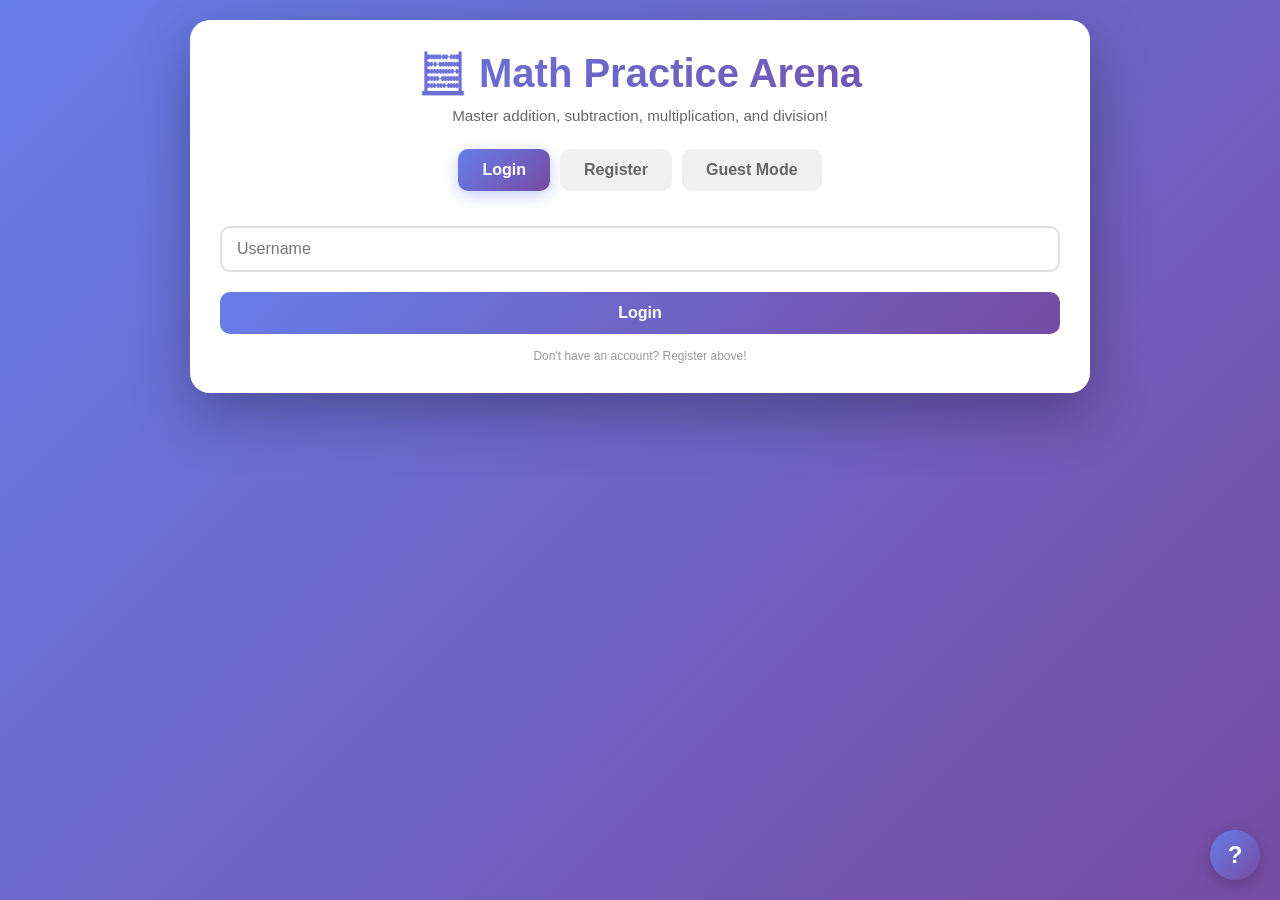
==== commit 2da78644: "Update print statement from 'Hello' to 'Goodbye'" ====
--- a/index.html
+++ b/index.html
@@ -3,982 +3,1264 @@
 <head>
     <meta charset="UTF-8">
     <meta name="viewport" content="width=device-width, initial-scale=1.0, user-scalable=yes">
-    <title>Math Practice Arena</title>
+    <title>Math Practice Arena | Improve Your Math Skills</title>
     <style>
-/* ========================================
-   MATH PRACTICE ARENA - STYLESHEET
-   ======================================== */
-
-* { margin: 0; padding: 0; box-sizing: border-box; }
-
-body {
-    font-family: 'Segoe UI', Tahoma, Geneva, Verdana, sans-serif;
-    background: linear-gradient(135deg, #667eea 0%, #764ba2 100%);
-    min-height: 100vh;
-    padding: 20px;
-}
-
-.container { max-width: 900px; margin: 0 auto; }
-
-/* Cards */
-.card {
-    background: white;
-    border-radius: 20px;
-    padding: 30px;
-    box-shadow: 0 20px 60px rgba(0,0,0,0.3);
-    margin-bottom: 20px;
-    animation: slideIn 0.5s ease-out;
-}
-
-@keyframes slideIn {
-    from { opacity: 0; transform: translateY(30px); }
-    to   { opacity: 1; transform: translateY(0); }
-}
-
-/* Typography */
-h1 {
-    margin-bottom: 10px;
-    text-align: center;
-    font-size: 2.5em;
-    background: linear-gradient(135deg, #667eea 0%, #764ba2 100%);
-    -webkit-background-clip: text;
-    -webkit-text-fill-color: transparent;
-    background-clip: text;
-}
-
-h2 { color: #333; margin-bottom: 20px; text-align: center; }
-h3 { color: #555; margin-bottom: 15px; font-size: 1.3em; }
-
-.subtitle {
-    text-align: center;
-    color: #666;
-    margin-bottom: 25px;
-    font-size: 0.95em;
-}
-
-.hint {
-    text-align: center;
-    color: #999;
-    font-size: 13px;
-    margin-top: 10px;
-}
-
-/* Auth Tabs */
-.auth-tabs {
-    display: flex;
-    gap: 10px;
-    margin-bottom: 25px;
-    justify-content: center;
-    flex-wrap: wrap;
-}
-
-.tab-btn {
-    padding: 12px 24px;
-    border: none;
-    background: #f0f0f0;
-    cursor: pointer;
-    border-radius: 10px;
-    font-size: 16px;
-    font-weight: 600;
-    transition: all 0.3s ease;
-    color: #666;
-}
-
-.tab-btn:hover { background: #e0e0e0; transform: translateY(-2px); }
-.tab-btn.active {
-    background: linear-gradient(135deg, #667eea 0%, #764ba2 100%);
-    color: white;
-    box-shadow: 0 4px 15px rgba(102,126,234,0.4);
-}
-
-/* Auth Panels */
-.auth-panel { display: none; animation: fadeIn 0.3s ease; }
-.auth-panel.active { display: block; }
-
-@keyframes fadeIn {
-    from { opacity: 0; transform: translateY(10px); }
-    to   { opacity: 1; transform: translateY(0); }
-}
-
-/* Inputs */
-.input {
-    width: 100%;
-    padding: 12px 15px;
-    margin: 10px 0;
-    border: 2px solid #e0e0e0;
-    border-radius: 10px;
-    font-size: 16px;
-    transition: all 0.3s ease;
-    font-family: inherit;
-}
-.input:focus {
-    outline: none;
-    border-color: #667eea;
-    box-shadow: 0 0 0 3px rgba(102,126,234,0.1);
-}
-
-/* Buttons */
-.btn-primary {
-    width: 100%;
-    padding: 12px 24px;
-    background: linear-gradient(135deg, #667eea 0%, #764ba2 100%);
-    color: white;
-    border: none;
-    border-radius: 10px;
-    font-size: 16px;
-    font-weight: 600;
-    cursor: pointer;
-    transition: all 0.3s ease;
-    margin-top: 10px;
-}
-.btn-primary:hover { transform: translateY(-2px); box-shadow: 0 5px 20px rgba(102,126,234,0.4); }
-.btn-primary:active { transform: translateY(0); }
-
-.btn-secondary {
-    padding: 10px 20px;
-    background: #f0f0f0;
-    color: #666;
-    border: none;
-    border-radius: 10px;
-    font-size: 14px;
-    font-weight: 600;
-    cursor: pointer;
-    transition: all 0.3s ease;
-    margin: 5px;
-}
-.btn-secondary:hover { background: #e0e0e0; transform: translateY(-1px); }
-
-.btn-logout {
-    padding: 8px 16px;
-    background: #ff4757;
-    color: white;
-    border: none;
-    border-radius: 8px;
-    cursor: pointer;
-    font-weight: 600;
-    transition: all 0.3s ease;
-}
-.btn-logout:hover { background: #ff3838; transform: translateY(-2px); box-shadow: 0 4px 12px rgba(255,71,87,0.3); }
-
-.btn-new-game {
-    background: linear-gradient(135deg, #667eea 0%, #764ba2 100%);
-    color: white;
-    border: none;
-    padding: 15px 40px;
-    font-size: 24px;
-    font-weight: bold;
-    border-radius: 50px;
-    cursor: pointer;
-    transition: all 0.3s ease;
-    box-shadow: 0 4px 15px rgba(102,126,234,0.4);
-    animation: pulse 2s infinite;
-}
-@keyframes pulse {
-    0%   { transform: scale(1);    box-shadow: 0 4px 15px rgba(102,126,234,0.4); }
-    50%  { transform: scale(1.05); box-shadow: 0 6px 20px rgba(102,126,234,0.6); }
-    100% { transform: scale(1);    box-shadow: 0 4px 15px rgba(102,126,234,0.4); }
-}
-.btn-new-game:hover { animation: none; transform: scale(1.08); box-shadow: 0 8px 25px rgba(102,126,234,0.6); }
-
-/* Game Header */
-.game-header {
-    display: flex;
-    justify-content: space-between;
-    align-items: center;
-    margin-bottom: 25px;
-    padding-bottom: 20px;
-    border-bottom: 2px solid #f0f0f0;
-    flex-wrap: wrap;
-    gap: 15px;
-}
-
-.user-info {
-    font-size: 18px;
-    display: flex;
-    align-items: center;
-    gap: 8px;
-    flex-wrap: wrap;
-}
-
-.stats { display: flex; gap: 20px; align-items: center; }
-
-.stat-box {
-    background: #f8f9fa;
-    padding: 8px 15px;
-    border-radius: 10px;
-    display: flex;
-    align-items: center;
-    gap: 8px;
-}
-.stat-label { font-size: 14px; color: #888; font-weight: 500; }
-.stat-value { font-size: 18px; font-weight: 700; color: #667eea; }
-
-.guest-badge {
-    background: #ffa502;
-    color: white;
-    padding: 2px 8px;
-    border-radius: 12px;
-    font-size: 11px;
-    font-weight: bold;
-}
-
-/* Progress Bar */
-.progress-bar {
-    background: #f0f0f0;
-    height: 8px;
-    border-radius: 10px;
-    margin: 20px 0;
-    overflow: hidden;
-}
-.progress-fill {
-    background: linear-gradient(90deg, #667eea 0%, #764ba2 100%);
-    height: 100%;
-    width: 0%;
-    transition: width 0.3s ease;
-    border-radius: 10px;
-}
-
-/* Problem Cards */
-.problem-card {
-    background: #f8f9fa;
-    padding: 20px;
-    margin: 12px 0;
-    border-radius: 12px;
-    display: flex;
-    justify-content: space-between;
-    align-items: center;
-    transition: all 0.3s ease;
-}
-.problem-card:hover { transform: translateX(5px); box-shadow: 0 2px 8px rgba(0,0,0,0.1); }
-.problem-card span { font-size: 20px; font-weight: 600; color: #333; }
-
-.problem-input {
-    width: 100px;
-    padding: 10px;
-    font-size: 16px;
-    border: 2px solid #e0e0e0;
-    border-radius: 8px;
-    text-align: center;
-    transition: all 0.3s ease;
-}
-.problem-input:focus {
-    outline: none;
-    border-color: #667eea;
-    box-shadow: 0 0 0 3px rgba(102,126,234,0.1);
-}
-
-/* Records */
-.records-container {
-    background: #f8f9fa;
-    border-radius: 15px;
-    padding: 20px;
-    margin: 20px 0;
-}
-.records-list { max-height: 300px; overflow-y: auto; }
-
-.record-item {
-    display: flex;
-    justify-content: space-between;
-    align-items: center;
-    padding: 12px 15px;
-    margin: 8px 0;
-    background: white;
-    border-radius: 8px;
-    border-left: 4px solid #667eea;
-    transition: all 0.3s ease;
-}
-.record-item:hover { transform: translateX(5px); box-shadow: 0 2px 8px rgba(0,0,0,0.1); }
-.record-item span:first-child { font-size: 18px; font-weight: bold; color: #667eea; }
-.record-item span:nth-child(2) { font-size: 13px; color: #888; }
-.record-item small { font-size: 11px; color: #999; }
-.no-records { text-align: center; color: #999; padding: 20px; }
-
-/* Results */
-.results-card {
-    background: linear-gradient(135deg, #f8f9fa 0%, #ffffff 100%);
-    padding: 40px;
-    border-radius: 20px;
-    animation: bounceIn 0.5s ease;
-    text-align: center;
-}
-@keyframes bounceIn {
-    0%   { opacity: 0; transform: scale(0.8); }
-    50%  { opacity: 1; transform: scale(1.05); }
-    100% { opacity: 1; transform: scale(1); }
-}
-
-.trophy-icon { font-size: 60px; margin-bottom: 10px; }
-
-.final-score { margin: 20px 0; font-size: 22px; }
-.score-label { color: #666; margin-right: 8px; }
-.score-value { font-size: 36px; font-weight: 800; color: #667eea; }
-.score-max   { font-size: 22px; color: #999; }
-
-.results-actions {
-    display: flex;
-    gap: 15px;
-    justify-content: center;
-    margin-top: 25px;
-    flex-wrap: wrap;
-}
-.results-actions .btn-primary { width: auto; padding: 12px 28px; }
-
-.results-details {
-    margin-top: 20px;
-    max-height: 300px;
-    overflow-y: auto;
-    text-align: left;
-}
-
-.result-item {
-    display: grid;
-    grid-template-columns: 30px 1fr auto auto;
-    gap: 10px;
-    align-items: center;
-    padding: 10px 15px;
-    margin: 6px 0;
-    border-radius: 8px;
-    font-size: 14px;
-}
-.result-item.correct   { background: #d4edda; color: #155724; }
-.result-item.incorrect { background: #f8d7da; color: #721c24; }
-
-/* Leaderboard */
-.leaderboard-header { text-align: center; margin-bottom: 25px; }
-.leaderboard-list { max-height: 500px; overflow-y: auto; margin-bottom: 20px; }
-
-.leaderboard-item {
-    display: flex;
-    justify-content: space-between;
-    align-items: center;
-    padding: 12px 15px;
-    margin: 8px 0;
-    background: #f8f9fa;
-    border-radius: 10px;
-    transition: all 0.3s ease;
-}
-.leaderboard-item:hover { transform: translateX(5px); background: #e9ecef; }
-.rank-1 { background: linear-gradient(135deg, gold 0%, #ffd700 100%); color: #333; }
-.rank-2 { background: linear-gradient(135deg, silver 0%, #c0c0c0 100%); color: #333; }
-.rank-3 { background: linear-gradient(135deg, #cd7f32 0%, #b87333 100%); color: white; }
-
-.leaderboard-actions {
-    display: flex;
-    gap: 10px;
-    justify-content: center;
-    margin-top: 10px;
-    flex-wrap: wrap;
-}
-
-/* Messages */
-.message {
-    padding: 12px 15px;
-    margin: 10px 0;
-    border-radius: 8px;
-    text-align: center;
-    animation: slideIn 0.3s ease;
-    font-weight: 500;
-}
-.message-success { background: #d4edda; color: #155724; border: 1px solid #c3e6cb; }
-.message-error   { background: #f8d7da; color: #721c24; border: 1px solid #f5c6cb; }
-.message-info    { background: #d1ecf1; color: #0c5460; border: 1px solid #bee5eb; }
-
-/* Help Button */
-.help-button {
-    position: fixed;
-    bottom: 20px;
-    right: 20px;
-    width: 50px;
-    height: 50px;
-    border-radius: 50%;
-    background: linear-gradient(135deg, #667eea 0%, #764ba2 100%);
-    color: white;
-    border: none;
-    font-size: 24px;
-    font-weight: bold;
-    cursor: pointer;
-    box-shadow: 0 4px 15px rgba(0,0,0,0.2);
-    transition: all 0.3s ease;
-    z-index: 1000;
-}
-.help-button:hover { transform: scale(1.1); box-shadow: 0 6px 20px rgba(0,0,0,0.3); }
-
-/* Modal */
-.modal {
-    position: fixed;
-    top: 0; left: 0;
-    width: 100%; height: 100%;
-    background: rgba(0,0,0,0.5);
-    display: flex;
-    justify-content: center;
-    align-items: center;
-    z-index: 2000;
-    animation: fadeIn 0.3s ease;
-}
-.modal-content {
-    background: white;
-    padding: 30px;
-    border-radius: 20px;
-    max-width: 500px;
-    width: 90%;
-    position: relative;
-    animation: slideIn 0.3s ease;
-}
-.modal-content h3 { margin-bottom: 20px; }
-.modal-content ul { list-style: none; padding: 0; }
-.modal-content li { padding: 10px 0; border-bottom: 1px solid #f0f0f0; font-size: 16px; }
-.close { position: absolute; top: 15px; right: 20px; font-size: 28px; cursor: pointer; color: #999; transition: color 0.3s ease; }
-.close:hover { color: #333; }
-
-/* Guest Info */
-.guest-info {
-    background: #f8f9fa;
-    padding: 15px;
-    border-radius: 10px;
-    margin-bottom: 20px;
-    text-align: center;
-}
-.guest-info p { margin: 8px 0; font-size: 14px; }
-.guest-info p:first-child { font-size: 16px; margin-bottom: 10px; }
-
-/* Scrollbar */
-::-webkit-scrollbar { width: 8px; }
-::-webkit-scrollbar-track { background: #f1f1f1; border-radius: 10px; }
-::-webkit-scrollbar-thumb { background: linear-gradient(135deg, #667eea 0%, #764ba2 100%); border-radius: 10px; }
-::-webkit-scrollbar-thumb:hover { background: #764ba2; }
-
-/* Responsive */
-@media (max-width: 768px) {
-    body { padding: 10px; }
-    .card { padding: 20px; }
-    h1 { font-size: 1.8em; }
-    .problem-card { flex-direction: column; gap: 15px; text-align: center; }
-    .problem-card span { font-size: 18px; }
-    .problem-input { width: 80%; }
-    .game-header { flex-direction: column; align-items: stretch; }
-    .stats { justify-content: space-between; }
-    .result-item { grid-template-columns: 1fr; gap: 5px; text-align: center; }
-    .leaderboard-item { font-size: 14px; flex-wrap: wrap; gap: 5px; }
-    .tab-btn { padding: 8px 16px; font-size: 14px; }
-    .btn-new-game { font-size: 18px; padding: 12px 30px; }
-    .record-item { flex-direction: column; text-align: center; gap: 5px; }
-    .results-actions { flex-direction: column; align-items: center; }
-    .results-actions .btn-primary,
-    .results-actions .btn-secondary { width: 100%; text-align: center; }
-}
-
-@media (max-width: 480px) {
-    .auth-tabs { flex-direction: column; }
-    .btn-primary, .btn-secondary { width: 100%; }
-    .stats { flex-direction: column; gap: 10px; }
-}
+        /* ========================================
+           MATH PRACTICE ARENA - COMPLETE STYLESHEET
+           ======================================== */
+
+        /* Reset & Base Styles */
+        * {
+            margin: 0;
+            padding: 0;
+            box-sizing: border-box;
+        }
+
+        body {
+            font-family: 'Segoe UI', Tahoma, Geneva, Verdana, sans-serif;
+            background: linear-gradient(135deg, #667eea 0%, #764ba2 100%);
+            min-height: 100vh;
+            padding: 20px;
+            position: relative;
+        }
+
+        .container {
+            max-width: 900px;
+            margin: 0 auto;
+        }
+
+        /* Cards */
+        .card {
+            background: white;
+            border-radius: 20px;
+            padding: 30px;
+            box-shadow: 0 20px 60px rgba(0, 0, 0, 0.3);
+            margin-bottom: 20px;
+            animation: slideIn 0.5s ease-out;
+        }
+
+        @keyframes slideIn {
+            from {
+                opacity: 0;
+                transform: translateY(30px);
+            }
+            to {
+                opacity: 1;
+                transform: translateY(0);
+            }
+        }
+
+        /* Typography */
+        h1 {
+            color: #333;
+            margin-bottom: 10px;
+            text-align: center;
+            font-size: 2.5em;
+            background: linear-gradient(135deg, #667eea 0%, #764ba2 100%);
+            -webkit-background-clip: text;
+            -webkit-text-fill-color: transparent;
+            background-clip: text;
+        }
+
+        h2 {
+            color: #333;
+            margin-bottom: 20px;
+            text-align: center;
+        }
+
+        h3 {
+            color: #555;
+            margin-bottom: 15px;
+            font-size: 1.3em;
+        }
+
+        .subtitle {
+            text-align: center;
+            color: #666;
+            margin-bottom: 25px;
+            font-size: 0.95em;
+        }
+
+        /* Authentication Tabs */
+        .auth-tabs {
+            display: flex;
+            gap: 10px;
+            margin-bottom: 25px;
+            justify-content: center;
+        }
+
+        .tab-btn {
+            padding: 12px 24px;
+            border: none;
+            background: #f0f0f0;
+            cursor: pointer;
+            border-radius: 10px;
+            font-size: 16px;
+            font-weight: 600;
+            transition: all 0.3s ease;
+            color: #666;
+        }
+
+        .tab-btn:hover {
+            background: #e0e0e0;
+            transform: translateY(-2px);
+        }
+
+        .tab-btn.active {
+            background: linear-gradient(135deg, #667eea 0%, #764ba2 100%);
+            color: white;
+            box-shadow: 0 4px 15px rgba(102, 126, 234, 0.4);
+        }
+
+        /* Auth Panels */
+        .auth-panel {
+            display: none;
+            animation: fadeIn 0.3s ease;
+        }
+
+        .auth-panel.active {
+            display: block;
+        }
+
+        @keyframes fadeIn {
+            from {
+                opacity: 0;
+                transform: translateY(10px);
+            }
+            to {
+                opacity: 1;
+                transform: translateY(0);
+            }
+        }
+
+        /* Input Fields */
+        .input {
+            width: 100%;
+            padding: 12px 15px;
+            margin: 10px 0;
+            border: 2px solid #e0e0e0;
+            border-radius: 10px;
+            font-size: 16px;
+            transition: all 0.3s ease;
+            font-family: inherit;
+        }
+
+        .input:focus {
+            outline: none;
+            border-color: #667eea;
+            box-shadow: 0 0 0 3px rgba(102, 126, 234, 0.1);
+        }
+
+        /* Buttons */
+        .btn-primary {
+            width: 100%;
+            padding: 12px 24px;
+            background: linear-gradient(135deg, #667eea 0%, #764ba2 100%);
+            color: white;
+            border: none;
+            border-radius: 10px;
+            font-size: 16px;
+            font-weight: 600;
+            cursor: pointer;
+            transition: all 0.3s ease;
+            margin-top: 10px;
+        }
+
+        .btn-primary:hover {
+            transform: translateY(-2px);
+            box-shadow: 0 5px 20px rgba(102, 126, 234, 0.4);
+        }
+
+        .btn-primary:active {
+            transform: translateY(0);
+        }
+
+        .btn-secondary {
+            padding: 10px 20px;
+            background: #f0f0f0;
+            color: #666;
+            border: none;
+            border-radius: 10px;
+            font-size: 14px;
+            font-weight: 600;
+            cursor: pointer;
+            transition: all 0.3s ease;
+            margin: 5px;
+        }
+
+        .btn-secondary:hover {
+            background: #e0e0e0;
+            transform: translateY(-1px);
+        }
+
+        .btn-logout {
+            padding: 8px 16px;
+            background: #ff4757;
+            color: white;
+            border: none;
+            border-radius: 8px;
+            cursor: pointer;
+            font-weight: 600;
+            transition: all 0.3s ease;
+        }
+
+        .btn-logout:hover {
+            background: #ff3838;
+            transform: translateY(-2px);
+            box-shadow: 0 4px 12px rgba(255, 71, 87, 0.3);
+        }
+
+        /* Game Header */
+        .game-header {
+            display: flex;
+            justify-content: space-between;
+            align-items: center;
+            margin-bottom: 25px;
+            padding-bottom: 20px;
+            border-bottom: 2px solid #f0f0f0;
+            flex-wrap: wrap;
+            gap: 15px;
+        }
+
+        .user-info {
+            font-size: 18px;
+            display: flex;
+            align-items: center;
+            gap: 8px;
+            flex-wrap: wrap;
+        }
+
+        .stats {
+            display: flex;
+            gap: 20px;
+            align-items: center;
+        }
+
+        .stat-box {
+            background: #f8f9fa;
+            padding: 8px 15px;
+            border-radius: 10px;
+            font-weight: 600;
+            color: #667eea;
+        }
+
+        .guest-badge {
+            background: #ffa502;
+            color: white;
+            padding: 2px 8px;
+            border-radius: 12px;
+            font-size: 11px;
+            font-weight: bold;
+        }
+
+        /* NEW GAME Button */
+        .btn-new-game {
+            background: linear-gradient(135deg, #667eea 0%, #764ba2 100%);
+            color: white;
+            border: none;
+            padding: 15px 40px;
+            font-size: 24px;
+            font-weight: bold;
+            border-radius: 50px;
+            cursor: pointer;
+            transition: all 0.3s ease;
+            box-shadow: 0 4px 15px rgba(102, 126, 234, 0.4);
+            animation: pulse 2s infinite;
+        }
+
+        @keyframes pulse {
+            0% {
+                transform: scale(1);
+                box-shadow: 0 4px 15px rgba(102, 126, 234, 0.4);
+            }
+            50% {
+                transform: scale(1.05);
+                box-shadow: 0 6px 20px rgba(102, 126, 234, 0.6);
+            }
+            100% {
+                transform: scale(1);
+                box-shadow: 0 4px 15px rgba(102, 126, 234, 0.4);
+            }
+        }
+
+        .btn-new-game:hover {
+            transform: scale(1.05);
+            box-shadow: 0 8px 25px rgba(102, 126, 234, 0.6);
+        }
+
+        /* Progress Bar */
+        .progress-bar {
+            background: #f0f0f0;
+            height: 8px;
+            border-radius: 10px;
+            margin: 20px 0;
+            overflow: hidden;
+        }
+
+        .progress-fill {
+            background: linear-gradient(90deg, #667eea 0%, #764ba2 100%);
+            height: 100%;
+            width: 0%;
+            transition: width 0.3s ease;
+            border-radius: 10px;
+        }
+
+        /* Problem Cards */
+        .problem-card {
+            background: #f8f9fa;
+            padding: 20px;
+            margin: 12px 0;
+            border-radius: 12px;
+            display: flex;
+            justify-content: space-between;
+            align-items: center;
+            transition: all 0.3s ease;
+            animation: slideIn 0.3s ease;
+        }
+
+        .problem-card:hover {
+            transform: translateX(5px);
+            box-shadow: 0 2px 8px rgba(0, 0, 0, 0.1);
+        }
+
+        .problem-card span {
+            font-size: 20px;
+            font-weight: 600;
+            color: #333;
+        }
+
+        .problem-input {
+            width: 100px;
+            padding: 10px;
+            font-size: 16px;
+            border: 2px solid #e0e0e0;
+            border-radius: 8px;
+            text-align: center;
+            transition: all 0.3s ease;
+        }
+
+        .problem-input:focus {
+            outline: none;
+            border-color: #667eea;
+            box-shadow: 0 0 0 3px rgba(102, 126, 234, 0.1);
+        }
+
+        /* Previous Records */
+        .records-container {
+            background: #f8f9fa;
+            border-radius: 15px;
+            padding: 20px;
+            margin: 20px 0;
+        }
+
+        .records-list {
+            max-height: 300px;
+            overflow-y: auto;
+        }
+
+        .record-item {
+            display: flex;
+            justify-content: space-between;
+            align-items: center;
+            padding: 12px 15px;
+            margin: 8px 0;
+            background: white;
+            border-radius: 8px;
+            border-left: 4px solid #667eea;
+            transition: all 0.3s ease;
+        }
+
+        .record-item:hover {
+            transform: translateX(5px);
+            box-shadow: 0 2px 8px rgba(0, 0, 0, 0.1);
+        }
+
+        .record-item span:first-child {
+            font-size: 18px;
+            font-weight: bold;
+            color: #667eea;
+        }
+
+        .record-item small {
+            font-size: 11px;
+            color: #999;
+        }
+
+        .no-records {
+            text-align: center;
+            color: #999;
+            padding: 20px;
+        }
+
+        /* Results Area */
+        .results-card {
+            background: linear-gradient(135deg, #f8f9fa 0%, #ffffff 100%);
+            padding: 40px;
+            border-radius: 20px;
+            text-align: center;
+            animation: bounceIn 0.5s ease;
+        }
+
+        @keyframes bounceIn {
+            0% {
+                opacity: 0;
+                transform: scale(0.8);
+            }
+            50% {
+                opacity: 1;
+                transform: scale(1.05);
+            }
+            100% {
+                opacity: 1;
+                transform: scale(1);
+            }
+        }
+
+        .trophy-icon {
+            font-size: 64px;
+            margin-bottom: 20px;
+        }
+
+        .final-score {
+            margin: 25px 0;
+            font-size: 24px;
+        }
+
+        .score-label {
+            color: #666;
+            margin-right: 10px;
+        }
+
+        .score-value {
+            font-size: 48px;
+            font-weight: bold;
+            color: #667eea;
+            margin: 0 5px;
+        }
+
+        .score-max {
+            font-size: 24px;
+            color: #999;
+        }
+
+        .results-actions {
+            display: flex;
+            gap: 15px;
+            justify-content: center;
+            flex-wrap: wrap;
+        }
+
+        /* Leaderboard */
+        .leaderboard-header {
+            text-align: center;
+            margin-bottom: 25px;
+        }
+
+        .leaderboard-list {
+            max-height: 500px;
+            overflow-y: auto;
+            margin-bottom: 20px;
+        }
+
+        .leaderboard-item {
+            display: flex;
+            justify-content: space-between;
+            align-items: center;
+            padding: 12px 15px;
+            margin: 8px 0;
+            background: #f8f9fa;
+            border-radius: 10px;
+            transition: all 0.3s ease;
+        }
+
+        .leaderboard-item:hover {
+            transform: translateX(5px);
+            background: #e9ecef;
+        }
+
+        .rank-1 {
+            background: linear-gradient(135deg, gold 0%, #ffd700 100%);
+            color: #333;
+        }
+
+        .rank-2 {
+            background: linear-gradient(135deg, silver 0%, #c0c0c0 100%);
+            color: #333;
+        }
+
+        .rank-3 {
+            background: linear-gradient(135deg, #cd7f32 0%, #b87333 100%);
+            color: white;
+        }
+
+        .leaderboard-actions {
+            display: flex;
+            gap: 10px;
+            justify-content: center;
+            margin-top: 20px;
+        }
+
+        /* Help Button */
+        .help-button {
+            position: fixed;
+            bottom: 20px;
+            right: 20px;
+            width: 50px;
+            height: 50px;
+            border-radius: 50%;
+            background: linear-gradient(135deg, #667eea 0%, #764ba2 100%);
+            color: white;
+            border: none;
+            font-size: 24px;
+            font-weight: bold;
+            cursor: pointer;
+            box-shadow: 0 4px 15px rgba(0, 0, 0, 0.2);
+            transition: all 0.3s ease;
+            z-index: 1000;
+        }
+
+        .help-button:hover {
+            transform: scale(1.1);
+            box-shadow: 0 6px 20px rgba(0, 0, 0, 0.3);
+        }
+
+        /* Modal */
+        .modal {
+            position: fixed;
+            top: 0;
+            left: 0;
+            width: 100%;
+            height: 100%;
+            background: rgba(0, 0, 0, 0.5);
+            display: flex;
+            justify-content: center;
+            align-items: center;
+            z-index: 2000;
+            animation: fadeIn 0.3s ease;
+        }
+
+        .modal-content {
+            background: white;
+            padding: 30px;
+            border-radius: 20px;
+            max-width: 500px;
+            width: 90%;
+            position: relative;
+            animation: slideIn 0.3s ease;
+        }
+
+        .modal-content h3 {
+            margin-bottom: 20px;
+        }
+
+        .modal-content ul {
+            list-style: none;
+            padding: 0;
+        }
+
+        .modal-content li {
+            padding: 10px 0;
+            border-bottom: 1px solid #f0f0f0;
+            font-size: 16px;
+        }
+
+        .close {
+            position: absolute;
+            top: 15px;
+            right: 20px;
+            font-size: 28px;
+            cursor: pointer;
+            color: #999;
+            transition: all 0.3s ease;
+        }
+
+        .close:hover {
+            color: #333;
+        }
+
+        /* Guest Info */
+        .guest-info {
+            background: #f8f9fa;
+            padding: 15px;
+            border-radius: 10px;
+            margin-bottom: 20px;
+            text-align: center;
+        }
+
+        .guest-info p {
+            margin: 8px 0;
+            font-size: 14px;
+        }
+
+        .guest-info p:first-child {
+            font-size: 16px;
+            margin-bottom: 10px;
+        }
+
+        /* Messages */
+        .message {
+            padding: 10px;
+            margin: 10px 0;
+            border-radius: 8px;
+            text-align: center;
+            animation: slideIn 0.3s ease;
+        }
+
+        .message-success {
+            background: #d4edda;
+            color: #155724;
+            border: 1px solid #c3e6cb;
+        }
+
+        .message-error {
+            background: #f8d7da;
+            color: #721c24;
+            border: 1px solid #f5c6cb;
+        }
+
+        .hint {
+            text-align: center;
+            font-size: 12px;
+            color: #999;
+            margin-top: 15px;
+        }
+
+        /* Scrollbar Styling */
+        ::-webkit-scrollbar {
+            width: 8px;
+        }
+
+        ::-webkit-scrollbar-track {
+            background: #f1f1f1;
+            border-radius: 10px;
+        }
+
+        ::-webkit-scrollbar-thumb {
+            background: linear-gradient(135deg, #667eea 0%, #764ba2 100%);
+            border-radius: 10px;
+        }
+
+        /* Responsive Design */
+        @media (max-width: 768px) {
+            body {
+                padding: 10px;
+            }
+            
+            .card {
+                padding: 20px;
+            }
+            
+            h1 {
+                font-size: 1.8em;
+            }
+            
+            .problem-card {
+                flex-direction: column;
+                gap: 15px;
+                text-align: center;
+            }
+            
+            .problem-card span {
+                font-size: 18px;
+            }
+            
+            .problem-input {
+                width: 80%;
+            }
+            
+            .game-header {
+                flex-direction: column;
+                align-items: stretch;
+            }
+            
+            .stats {
+                justify-content: space-between;
+            }
+            
+            .leaderboard-item {
+                font-size: 14px;
+                flex-wrap: wrap;
+                gap: 5px;
+            }
+            
+            .tab-btn {
+                padding: 8px 16px;
+                font-size: 14px;
+            }
+            
+            .btn-new-game {
+                font-size: 18px;
+                padding: 12px 30px;
+            }
+            
+            .record-item {
+                flex-direction: column;
+                text-align: center;
+                gap: 5px;
+            }
+        }
+
+        @media (max-width: 480px) {
+            .auth-tabs {
+                flex-direction: column;
+            }
+            
+            .btn-primary, .btn-secondary {
+                width: 100%;
+            }
+            
+            .stats {
+                flex-direction: column;
+                gap: 10px;
+            }
+        }
     </style>
 </head>
 <body>
-<div class="container">
-
-    <!-- Auth Section -->
-    <div id="authSection" class="card">
-        <h1>🧮 Math Practice Arena</h1>
-        <p class="subtitle">Master addition, subtraction, multiplication, and division!</p>
-
-        <div class="auth-tabs">
-            <button class="tab-btn active" onclick="switchTab('login')">Login</button>
-            <button class="tab-btn" onclick="switchTab('register')">Register</button>
-            <button class="tab-btn" onclick="switchTab('guest')">Guest Mode</button>
-        </div>
-
-        <!-- Login Panel -->
-        <div id="loginPanel" class="auth-panel active">
-            <input type="text" id="loginUsername" placeholder="Username" class="input" autocomplete="username">
-            <input type="password" id="loginPassword" placeholder="Password" class="input" autocomplete="current-password">
-            <button onclick="login()" class="btn-primary">Login</button>
-            <p class="hint">Don't have an account? Register above!</p>
-        </div>
-
-        <!-- Register Panel -->
-        <div id="registerPanel" class="auth-panel">
-            <input type="text" id="registerUsername" placeholder="Choose a username" class="input" autocomplete="off">
-            <input type="password" id="registerPassword" placeholder="Choose a password (min 4 characters)" class="input" autocomplete="new-password">
-            <button onclick="register()" class="btn-primary">Create Account</button>
-            <p class="hint">Your data is saved locally in your browser</p>
-        </div>
-
-        <!-- Guest Panel -->
-        <div id="guestPanel" class="auth-panel">
-            <div class="guest-info">
-                <p>🎮 <strong>Guest Mode</strong></p>
-                <p>✓ Play immediately, no registration needed</p>
-                <p>⚠️ Your scores won't be saved</p>
-                <p>⚠️ Leaderboard will show registered users only</p>
+    <div class="container">
+        <!-- Authentication Section -->
+        <div id="authSection" class="card">
+            <h1>🧮 Math Practice Arena</h1>
+            <p class="subtitle">Master addition, subtraction, multiplication, and division!</p>
+            
+            <div class="auth-tabs">
+                <button class="tab-btn active" onclick="switchTab('login')">Login</button>
+                <button class="tab-btn" onclick="switchTab('register')">Register</button>
+                <button class="tab-btn" onclick="switchTab('guest')">Guest Mode</button>
             </div>
-            <button onclick="guestLogin()" class="btn-primary">Continue as Guest</button>
-        </div>
-    </div>
-
-    <!-- Game Section -->
-    <div id="gameSection" class="card" style="display:none;">
-        <div class="game-header">
-            <div class="user-info">
-                <span>Welcome, </span>
-                <strong><span id="playerName"></span></strong>
-                <span class="guest-badge" id="guestBadge" style="display:none;">(Guest)</span>
+            
+            <!-- Login Panel -->
+            <div id="loginPanel" class="auth-panel active">
+                <input type="text" id="loginUsername" placeholder="Username" class="input">
+                <button onclick="login()" class="btn-primary">Login</button>
+                <p class="hint">Don't have an account? Register above!</p>
             </div>
-            <div class="stats">
-                <div class="stat-box">
-                    <span class="stat-label">🏆 Best Score</span>
-                    <span class="stat-value" id="bestScore">0</span>
+            
+            <!-- Register Panel -->
+            <div id="registerPanel" class="auth-panel">
+                <input type="text" id="registerUsername" placeholder="Choose a username" class="input">
+                <input type="password" id="registerPassword" placeholder="Choose a password (min 4 characters)" class="input">
+                <button onclick="register()" class="btn-primary">Create Account</button>
+                <p class="hint">Your data is saved locally in your browser</p>
+            </div>
+            
+            <!-- Guest Panel -->
+            <div id="guestPanel" class="auth-panel">
+                <div class="guest-info">
+                    <p>🎮 <strong>Guest Mode</strong></p>
+                    <p>✓ Play immediately, no registration needed</p>
+                    <p>⚠️ Your scores won't be saved</p>
                 </div>
-                <button onclick="logout()" class="btn-logout">🚪 Logout</button>
+                <button onclick="guestLogin()" class="btn-primary">Continue as Guest</button>
             </div>
         </div>
 
-        <div style="text-align:center; margin:20px 0;">
-            <button onclick="startNewGame()" class="btn-new-game">🎮 NEW GAME 🎮</button>
-        </div>
-
-        <div id="previousRecords" class="records-container">
-            <h3>📊 Your Previous Records</h3>
-            <div id="recordsList" class="records-list"></div>
-        </div>
-
-        <div id="activeGameArea" style="display:none;">
-            <div class="progress-bar">
-                <div class="progress-fill" id="progressFill" style="width:0%"></div>
+        <!-- Main Game Section -->
+        <div id="gameSection" class="card" style="display:none;">
+            <div class="game-header">
+                <div class="user-info">
+                    <span>Welcome, <strong id="playerName"></strong></span>
+                    <span id="guestBadge" class="guest-badge" style="display:none;">(Guest)</span>
+                </div>
+                <div class="stats">
+                    <div class="stat-box">🏆 Best Score: <span id="bestScore">0</span></div>
+                    <button onclick="logout()" class="btn-logout">Logout</button>
+                </div>
             </div>
-
-            <div id="problemSet" class="problems-container"></div>
-
-            <div id="resultsArea" style="display:none;">
-                <div class="results-card">
-                    <div class="trophy-icon">🏆</div>
-                    <h3>Quiz Complete!</h3>
-                    <div class="final-score">
-                        <span class="score-label">Your Score:</span>
-                        <span class="score-value" id="finalScore">0</span>
-                        <span class="score-max">/10</span>
-                    </div>
-                    <div id="answerReview" class="results-details"></div>
-                    <div class="results-actions">
-                        <button onclick="startNewGame()" class="btn-primary">🎮 Play Again</button>
-                        <button onclick="showLeaderboard()" class="btn-secondary">🏅 View Leaderboard</button>
+            
+            <!-- NEW GAME BUTTON -->
+            <div style="text-align: center; margin: 20px 0;">
+                <button onclick="startNewGame()" class="btn-new-game">🎮 NEW GAME 🎮</button>
+            </div>
+            
+            <!-- Previous Records -->
+            <div id="previousRecords" class="records-container">
+                <h3>📊 Your Previous Records</h3>
+                <div id="recordsList" class="records-list"></div>
+            </div>
+            
+            <!-- Active Game Area -->
+            <div id="activeGameArea" style="display: none;">
+                <div class="progress-bar">
+                    <div class="progress-fill" id="progressFill"></div>
+                </div>
+                <div id="problemSet"></div>
+                <div id="resultsArea" style="display:none;">
+                    <div class="results-card">
+                        <div class="trophy-icon">🏆</div>
+                        <h3>Quiz Complete!</h3>
+                        <div class="final-score">
+                            <span class="score-label">Your Score:</span>
+                            <span class="score-value" id="finalScore">0</span>
+                            <span class="score-max">/10</span>
+                        </div>
+                        <div class="results-actions">
+                            <button onclick="startNewGame()" class="btn-primary">Play Again</button>
+                            <button onclick="showLeaderboard()" class="btn-secondary">Leaderboard</button>
+                        </div>
                     </div>
                 </div>
             </div>
         </div>
-    </div>
-
-    <!-- Leaderboard Section -->
-    <div id="leaderboardSection" class="card" style="display:none;">
-        <div class="leaderboard-header">
-            <h2>🏆 Global Leaderboard</h2>
-            <p class="subtitle">Top scores from all players</p>
-        </div>
-        <div id="leaderboardList" class="leaderboard-list"></div>
-        <div class="leaderboard-actions">
-            <button onclick="backToGame()" class="btn-secondary">← Back to Game</button>
-            <button onclick="showLeaderboard()" class="btn-secondary">🔄 Refresh</button>
+
+        <!-- Leaderboard Section -->
+        <div id="leaderboardSection" class="card" style="display:none;">
+            <div class="leaderboard-header">
+                <h2>🏆 Global Leaderboard</h2>
+                <p class="subtitle">Top scores from all players</p>
+            </div>
+            <div id="leaderboardList" class="leaderboard-list"></div>
+            <div class="leaderboard-actions">
+                <button onclick="backToGame()" class="btn-secondary">← Back to Game</button>
+                <button onclick="showLeaderboard()" class="btn-secondary">🔄 Refresh</button>
+            </div>
         </div>
     </div>
 
-</div>
-
-<button class="help-button" onclick="showInstructions()" title="How to play">?</button>
-
-<script>
-// ========================================
-// MATH PRACTICE ARENA — ALL BUGS FIXED
-// ========================================
-
-let currentUser = null;
-let currentProblems = [];
-let currentSetId = null;
-let allProblemSets = [];
-
-window.addEventListener('DOMContentLoaded', () => {
-    generateAllProblemSets();
-    loadUsers();
-    loadScores();
-    checkForSavedSession();
-});
-
-// ── Problem Generation ──────────────────────────────────────────────
-
-function generateAllProblemSets() {
-    allProblemSets = [];
-    for (let setNum = 1; setNum <= 100; setNum++) {
-        const problems = [];
-        for (let i = 0; i < 10; i++) problems.push(generateRandomProblem());
-        allProblemSets.push({ setId: setNum, problems });
-    }
-}
-
-function generateRandomProblem() {
-    const operators = ['+', '-', '*', '/'];
-    // Use 'let' so division branch can reassign without shadowing
-    let num1 = Math.floor(Math.random() * 20) + 1;
-    let num2 = Math.floor(Math.random() * 20) + 1;
-    const op = operators[Math.floor(Math.random() * operators.length)];
-    let answer, expression;
-
-    if (op === '+') {
-        answer = num1 + num2;
-        expression = `${num1} + ${num2}`;
-    } else if (op === '-') {
-        answer = num1 - num2;
-        expression = `${num1} - ${num2}`;
-    } else if (op === '*') {
-        answer = num1 * num2;
-        expression = `${num1} × ${num2}`;
-    } else {
-        // Build a clean division: divisor × quotient so answer is always whole
-        num2 = Math.floor(Math.random() * 10) + 1;
-        num1 = num2 * (Math.floor(Math.random() * 10) + 1);
-        answer = num1 / num2;
-        expression = `${num1} ÷ ${num2}`;
-    }
-    return { expression, answer };
-}
-
-// ── Game ────────────────────────────────────────────────────────────
-
-function startNewGame() {
-    const idx = Math.floor(Math.random() * allProblemSets.length);
-    const set = allProblemSets[idx];
-    currentSetId = set.setId;
-    currentProblems = [...set.problems];
-
-    const gameArea = document.getElementById('activeGameArea');
-    gameArea.style.display = 'block';
-    document.getElementById('resultsArea').style.display = 'none';
-    document.getElementById('problemSet').style.display = 'block';
-    document.getElementById('progressFill').style.width = '0%';
-
-    displayProblems();
-    gameArea.scrollIntoView({ behavior: 'smooth' });
-}
-
-function displayProblems() {
-    const container = document.getElementById('problemSet');
-    container.innerHTML = '<h3>📝 Solve these 10 problems:</h3>';
-
-    currentProblems.forEach((problem, i) => {
-        const div = document.createElement('div');
-        div.className = 'problem-card';
-        div.innerHTML = `
-            <span>${i + 1}. ${problem.expression} = ?</span>
-            <input type="number" id="answer_${i}" class="problem-input"
-                   placeholder="Answer" oninput="updateProgress()">
-        `;
-        container.appendChild(div);
-    });
-
-    const btn = document.createElement('button');
-    btn.textContent = '📊 Submit Quiz';
-    btn.className = 'btn-primary';
-    btn.style.marginTop = '20px';
-    btn.onclick = submitQuiz;
-    container.appendChild(btn);
-}
-
-function updateProgress() {
-    let filled = 0;
-    for (let i = 0; i < 10; i++) {
-        const inp = document.getElementById(`answer_${i}`);
-        if (inp && inp.value.trim() !== '') filled++;
-    }
-    document.getElementById('progressFill').style.width = `${filled * 10}%`;
-}
-
-function submitQuiz() {
-    // Count unanswered
-    let unanswered = 0;
-    for (let i = 0; i < 10; i++) {
-        const inp = document.getElementById(`answer_${i}`);
-        if (!inp || inp.value.trim() === '') unanswered++;
-    }
-    if (unanswered > 0 && !confirm(`You have ${unanswered} unanswered question(s). Submit anyway?`)) return;
-
-    let score = 0;
-    const reviewData = [];
-
-    currentProblems.forEach((problem, i) => {
-        const inp = document.getElementById(`answer_${i}`);
-        const raw = inp ? inp.value.trim() : '';
-        const userAnswer = raw !== '' ? parseFloat(raw) : null;
-        const isCorrect = userAnswer !== null && userAnswer === problem.answer;
-        if (isCorrect) score++;
-        reviewData.push({ expression: problem.expression, correct: problem.answer, user: userAnswer, isCorrect });
-    });
-
-    if (!currentUser?.isGuest) {
-        const scores = JSON.parse(localStorage.getItem('scores'));
-        scores.push({ userId: currentUser.id, username: currentUser.username, score, setId: currentSetId, date: new Date().toISOString() });
-        localStorage.setItem('scores', JSON.stringify(scores));
-
-        if (score > (currentUser.bestScore || 0)) {
-            currentUser.bestScore = score;
+    <button class="help-button" onclick="showInstructions()">?</button>
+
+    <script>
+        // ========================================
+        // MATH PRACTICE ARENA - COMPLETE SCRIPT
+        // ========================================
+
+        let currentUser = null;
+        let currentProblems = [];
+        let currentSetId = null;
+        let userAnswers = [];
+        let allProblemSets = [];
+
+        // Initialize
+        window.addEventListener('DOMContentLoaded', () => {
+            generateAllProblemSets();
+            loadUsers();
+            loadScores();
+            checkForSavedSession();
+            
+            // Add input event listeners to save answers as you type
+            setupGlobalAnswerSaving();
+        });
+
+        function setupGlobalAnswerSaving() {
+            // Use event delegation to capture all input changes
+            document.addEventListener('input', function(e) {
+                if (e.target && e.target.classList && e.target.classList.contains('problem-input')) {
+                    const id = e.target.id;
+                    if (id && id.startsWith('answer_')) {
+                        const index = parseInt(id.split('_')[1]);
+                        const value = e.target.value;
+                        if (value === '') {
+                            userAnswers[index] = null;
+                        } else {
+                            userAnswers[index] = parseInt(value);
+                        }
+                        updateProgress();
+                        console.log(`Saved answer for question ${index}: ${userAnswers[index]}`);
+                    }
+                }
+            });
+        }
+
+        // Generate 100 problem sets
+        function generateAllProblemSets() {
+            allProblemSets = [];
+            for (let setNum = 1; setNum <= 100; setNum++) {
+                const problems = [];
+                for (let i = 0; i < 10; i++) {
+                    problems.push(generateRandomProblem());
+                }
+                allProblemSets.push({ setId: setNum, problems: problems });
+            }
+            console.log("Generated 100 problem sets");
+        }
+
+        function generateRandomProblem() {
+            const operators = ['+', '-', '*', '/'];
+            const num1 = Math.floor(Math.random() * 20) + 1;
+            let num2 = Math.floor(Math.random() * 20) + 1;
+            const op = operators[Math.floor(Math.random() * operators.length)];
+            let answer, expression;
+            
+            if (op === '+') { answer = num1 + num2; expression = `${num1} + ${num2}`; }
+            else if (op === '-') { answer = num1 - num2; expression = `${num1} - ${num2}`; }
+            else if (op === '*') { answer = num1 * num2; expression = `${num1} × ${num2}`; }
+            else {
+                num2 = Math.max(1, num2);
+                num1 = num1 * num2;
+                answer = num1 / num2;
+                expression = `${num1} ÷ ${num2}`;
+            }
+            return { expression, answer };
+        }
+
+        // Start New Game
+        function startNewGame() {
+            console.log("START NEW GAME CALLED");
+            
+            const randomIndex = Math.floor(Math.random() * allProblemSets.length);
+            const problemSet = allProblemSets[randomIndex];
+            currentSetId = problemSet.setId;
+            currentProblems = [...problemSet.problems];
+            userAnswers = new Array(10).fill(null);
+            
+            const activeGameArea = document.getElementById('activeGameArea');
+            if (activeGameArea) {
+                activeGameArea.style.display = 'block';
+            }
+            
+            const resultsArea = document.getElementById('resultsArea');
+            if (resultsArea) {
+                resultsArea.style.display = 'none';
+            }
+            
+            const progressFill = document.getElementById('progressFill');
+            if (progressFill) {
+                progressFill.style.width = '0%';
+            }
+            
+            const problemSetDiv = document.getElementById('problemSet');
+            if (problemSetDiv) {
+                problemSetDiv.style.display = 'block';
+            }
+            
+            displayProblems();
+            activeGameArea.scrollIntoView({ behavior: 'smooth' });
+        }
+
+        function displayProblems() {
+            const container = document.getElementById('problemSet');
+            if (!container) return;
+            
+            container.innerHTML = '<h3>📝 Solve these 10 problems:</h3>';
+            
+            currentProblems.forEach((problem, idx) => {
+                const div = document.createElement('div');
+                div.className = 'problem-card';
+                div.innerHTML = `
+                    <span>${idx + 1}. ${problem.expression} = ?</span>
+                    <input type="number" id="answer_${idx}" class="problem-input" placeholder="Your answer" value="${userAnswers[idx] !== null ? userAnswers[idx] : ''}">
+                `;
+                container.appendChild(div);
+            });
+            
+            const submitBtn = document.createElement('button');
+            submitBtn.textContent = '📊 Submit Quiz';
+            submitBtn.className = 'btn-primary';
+            submitBtn.onclick = submitQuiz;
+            container.appendChild(submitBtn);
+        }
+
+        function updateProgress() {
+            const answeredCount = userAnswers.filter(a => a !== null).length;
+            const progressPercent = (answeredCount / 10) * 100;
+            const progressFill = document.getElementById('progressFill');
+            if (progressFill) {
+                progressFill.style.width = `${progressPercent}%`;
+            }
+        }
+
+        function submitQuiz() {
+            let score = 0;
+            currentProblems.forEach((problem, idx) => {
+                const userAnswer = userAnswers[idx];
+                if (userAnswer === problem.answer) score++;
+            });
+            
+            if (!currentUser?.isGuest) {
+                const scores = JSON.parse(localStorage.getItem('scores'));
+                scores.push({ 
+                    userId: currentUser.id, 
+                    username: currentUser.username, 
+                    score: score, 
+                    setId: currentSetId, 
+                    date: new Date().toISOString() 
+                });
+                localStorage.setItem('scores', JSON.stringify(scores));
+                
+                if (score > (currentUser.bestScore || 0)) {
+                    currentUser.bestScore = score;
+                    const users = JSON.parse(localStorage.getItem('users'));
+                    const idx = users.findIndex(u => u.id === currentUser.id);
+                    if (idx !== -1) users[idx].bestScore = score;
+                    localStorage.setItem('users', JSON.stringify(users));
+                    localStorage.setItem('currentUser', JSON.stringify(currentUser));
+                    document.getElementById('bestScore').innerText = score;
+                    showGameMessage(`🎉 New High Score! ${score}/10 🎉`, 'success');
+                } else {
+                    showGameMessage(`You scored ${score}/10!`, 'success');
+                }
+            }
+            
+            showResults(score);
+        }
+
+        function showResults(score) {
+            document.getElementById('problemSet').style.display = 'none';
+            const resultsArea = document.getElementById('resultsArea');
+            if (resultsArea) {
+                document.getElementById('finalScore').innerText = `${score}/10`;
+                resultsArea.style.display = 'block';
+            }
+            displayPreviousRecords();
+        }
+
+        function displayPreviousRecords() {
+            if (!currentUser || currentUser.isGuest) return;
+            const scores = JSON.parse(localStorage.getItem('scores'));
+            const userScores = scores.filter(s => s.userId === currentUser.id).slice(-10).reverse();
+            const container = document.getElementById('recordsList');
+            if (!container) return;
+            
+            if (userScores.length === 0) {
+                container.innerHTML = '<div class="no-records">No records yet. Click "NEW GAME" to start!</div>';
+                return;
+            }
+            
+            container.innerHTML = '';
+            userScores.forEach(s => {
+                const div = document.createElement('div');
+                div.className = 'record-item';
+                const date = new Date(s.date).toLocaleString();
+                div.innerHTML = `
+                    <span>⭐ Score: ${s.score}/10</span>
+                    <span>📋 Set #${s.setId}</span>
+                    <small>📅 ${date}</small>
+                `;
+                container.appendChild(div);
+            });
+        }
+
+        // Auth functions
+        function loadUsers() {
+            if (!localStorage.getItem('users')) {
+                localStorage.setItem('users', JSON.stringify([]));
+            }
+        }
+
+        function loadScores() {
+            if (!localStorage.getItem('scores')) {
+                localStorage.setItem('scores', JSON.stringify([]));
+            }
+        }
+
+        function checkForSavedSession() {
+            const saved = localStorage.getItem('currentUser');
+            if (saved) { 
+                currentUser = JSON.parse(saved); 
+                showGame(); 
+            }
+        }
+
+        function switchTab(tab) {
+            document.querySelectorAll('.auth-panel').forEach(p => p.classList.remove('active'));
+            document.querySelectorAll('.tab-btn').forEach(b => b.classList.remove('active'));
+            
+            if (tab === 'login') { 
+                document.getElementById('loginPanel').classList.add('active'); 
+                document.querySelectorAll('.tab-btn')[0].classList.add('active'); 
+            } else if (tab === 'register') { 
+                document.getElementById('registerPanel').classList.add('active'); 
+                document.querySelectorAll('.tab-btn')[1].classList.add('active'); 
+            } else { 
+                document.getElementById('guestPanel').classList.add('active'); 
+                document.querySelectorAll('.tab-btn')[2].classList.add('active'); 
+            }
+        }
+
+        function register() {
+            const username = document.getElementById('registerUsername').value.trim();
+            const password = document.getElementById('registerPassword').value;
+            
+            if (!username) {
+                showMessage('Please enter a username', 'error');
+                return;
+            }
+            
+            if (!password || password.length < 4) {
+                showMessage('Password must be at least 4 characters', 'error');
+                return;
+            }
+            
             const users = JSON.parse(localStorage.getItem('users'));
-            const ui = users.findIndex(u => u.id === currentUser.id);
-            if (ui !== -1) users[ui].bestScore = score;
+            
+            if (users.find(u => u.username.toLowerCase() === username.toLowerCase())) {
+                showMessage('Username already exists!', 'error');
+                return;
+            }
+            
+            const newUser = {
+                id: Date.now(),
+                username: username,
+                password: password,
+                bestScore: 0,
+                createdAt: new Date().toISOString()
+            };
+            
+            users.push(newUser);
             localStorage.setItem('users', JSON.stringify(users));
+            
+            showMessage('Registration successful! Please login.', 'success');
+            
+            document.getElementById('registerUsername').value = '';
+            document.getElementById('registerPassword').value = '';
+            
+            switchTab('login');
+        }
+
+        function login() {
+            const username = document.getElementById('loginUsername').value.trim();
+            
+            if (!username) {
+                showMessage('Please enter your username', 'error');
+                return;
+            }
+            
+            const users = JSON.parse(localStorage.getItem('users'));
+            const user = users.find(u => u.username.toLowerCase() === username.toLowerCase());
+            
+            if (!user) {
+                showMessage('User not found! Please register first.', 'error');
+                return;
+            }
+            
+            currentUser = { ...user };
+            delete currentUser.password;
             localStorage.setItem('currentUser', JSON.stringify(currentUser));
-            document.getElementById('bestScore').innerText = score;
-            showGameMessage(`🎉 New High Score! ${score}/10`, 'success');
-        } else {
-            showGameMessage(`You scored ${score}/10!`, 'info');
-        }
-    }
-
-    showResults(score, reviewData);
-}
-
-function showResults(score, reviewData) {
-    document.getElementById('problemSet').style.display = 'none';
-
-    // Only inject the number — "/10" is already in the HTML
-    document.getElementById('finalScore').innerText = score;
-
-    // Answer review
-    const reviewEl = document.getElementById('answerReview');
-    reviewEl.innerHTML = '';
-    reviewData.forEach((item, i) => {
-        const div = document.createElement('div');
-        div.className = `result-item ${item.isCorrect ? 'correct' : 'incorrect'}`;
-        const shown = item.user !== null ? item.user : '—';
-        div.innerHTML = `
-            <span>${item.isCorrect ? '✅' : '❌'}</span>
-            <span>${i + 1}. ${item.expression}</span>
-            <span>You: <strong>${shown}</strong></span>
-            <span>${!item.isCorrect ? `Answer: <strong>${item.correct}</strong>` : ''}</span>
-        `;
-        reviewEl.appendChild(div);
-    });
-
-    document.getElementById('resultsArea').style.display = 'block';
-    displayPreviousRecords();
-}
-
-function displayPreviousRecords() {
-    const container = document.getElementById('recordsList');
-    if (!container) return;
-
-    if (!currentUser || currentUser.isGuest) {
-        container.innerHTML = '<div class="no-records">Login to save your scores!</div>';
-        return;
-    }
-
-    const scores = JSON.parse(localStorage.getItem('scores'));
-    const userScores = scores.filter(s => s.userId === currentUser.id).slice(-10).reverse();
-
-    if (userScores.length === 0) {
-        container.innerHTML = '<div class="no-records">No records yet. Click "NEW GAME" to start!</div>';
-        return;
-    }
-
-    container.innerHTML = '';
-    userScores.forEach(s => {
-        const div = document.createElement('div');
-        div.className = 'record-item';
-        div.innerHTML = `
-            <span>⭐ ${s.score}/10</span>
-            <span>Set #${s.setId}</span>
-            <small>📅 ${new Date(s.date).toLocaleString()}</small>
-        `;
-        container.appendChild(div);
-    });
-}
-
-// ── Auth ────────────────────────────────────────────────────────────
-
-function loadUsers()  { if (!localStorage.getItem('users'))  localStorage.setItem('users',  JSON.stringify([])); }
-function loadScores() { if (!localStorage.getItem('scores')) localStorage.setItem('scores', JSON.stringify([])); }
-
-function checkForSavedSession() {
-    const saved = localStorage.getItem('currentUser');
-    if (saved) { currentUser = JSON.parse(saved); showGame(); }
-}
-
-function switchTab(tab) {
-    document.querySelectorAll('.auth-panel').forEach(p => p.classList.remove('active'));
-    document.querySelectorAll('.tab-btn').forEach(b => b.classList.remove('active'));
-    const panels   = { login: 'loginPanel', register: 'registerPanel', guest: 'guestPanel' };
-    const tabIndex = { login: 0, register: 1, guest: 2 };
-    document.getElementById(panels[tab]).classList.add('active');
-    document.querySelectorAll('.tab-btn')[tabIndex[tab]].classList.add('active');
-}
-
-function register() {
-    const username = document.getElementById('registerUsername').value.trim();
-    const password = document.getElementById('registerPassword').value;
-
-    if (!username)                        { showMessage('Please enter a username', 'error'); return; }
-    if (!password || password.length < 4) { showMessage('Password must be at least 4 characters', 'error'); return; }
-
-    const users = JSON.parse(localStorage.getItem('users'));
-    if (users.find(u => u.username.toLowerCase() === username.toLowerCase())) {
-        showMessage('Username already taken. Please choose another.', 'error');
-        return;
-    }
-
-    users.push({ id: Date.now(), username, password, bestScore: 0, createdAt: new Date().toISOString() });
-    localStorage.setItem('users', JSON.stringify(users));
-
-    // Clear register fields
-    document.getElementById('registerUsername').value = '';
-    document.getElementById('registerPassword').value = '';
-
-    // Switch to login FIRST so showMessage inserts into the now-active login panel
-    switchTab('login');
-
-    // Pre-fill username so user only needs to type password
-    document.getElementById('loginUsername').value = username;
-    document.getElementById('loginPassword').value = '';
-    document.getElementById('loginPassword').focus();
-
-    showMessage('✅ Account created! Enter your password to log in.', 'success');
-}
-
-function login() {
-    const username = document.getElementById('loginUsername').value.trim();
-    const password = document.getElementById('loginPassword').value;
-
-    if (!username) { showMessage('Please enter your username', 'error'); return; }
-    if (!password) { showMessage('Please enter your password', 'error'); return; }
-
-    const users = JSON.parse(localStorage.getItem('users'));
-    const user  = users.find(u => u.username.toLowerCase() === username.toLowerCase());
-
-    if (!user)                    { showMessage('User not found. Please register first.', 'error'); return; }
-    if (user.password !== password) { showMessage('Incorrect password. Please try again.', 'error'); return; }
-
-    currentUser = { ...user };
-    delete currentUser.password;
-    localStorage.setItem('currentUser', JSON.stringify(currentUser));
-    showGame();
-}
-
-function guestLogin() {
-    currentUser = { id: 'guest_' + Date.now(), username: 'Guest', isGuest: true, bestScore: 0 };
-    showGame();
-}
-
-function logout() {
-    currentUser = null;
-    localStorage.removeItem('currentUser');
-    document.getElementById('authSection').style.display = 'block';
-    document.getElementById('gameSection').style.display = 'none';
-    document.getElementById('leaderboardSection').style.display = 'none';
-}
-
-function showGame() {
-    document.getElementById('authSection').style.display = 'none';
-    document.getElementById('gameSection').style.display = 'block';
-    document.getElementById('leaderboardSection').style.display = 'none';
-    document.getElementById('playerName').innerText = currentUser.username;
-    document.getElementById('bestScore').innerText  = currentUser.bestScore || 0;
-
-    const badge = document.getElementById('guestBadge');
-    if (badge) badge.style.display = currentUser.isGuest ? 'inline' : 'none';
-
-    document.getElementById('activeGameArea').style.display = 'none';
-    document.getElementById('problemSet').style.display     = 'block';
-    document.getElementById('resultsArea').style.display    = 'none';
-
-    displayPreviousRecords();
-}
-
-// ── Leaderboard ─────────────────────────────────────────────────────
-
-function showLeaderboard() {
-    const scores = JSON.parse(localStorage.getItem('scores'));
-    const best   = {};
-    scores.forEach(s => {
-        if (!best[s.userId] || s.score > best[s.userId].score)
-            best[s.userId] = { username: s.username, score: s.score };
-    });
-    const sorted = Object.values(best).sort((a, b) => b.score - a.score).slice(0, 20);
-
-    const container = document.getElementById('leaderboardList');
-    container.innerHTML = '<h3>🏆 Top Players</h3>';
-
-    if (sorted.length === 0) {
-        container.innerHTML += '<p style="text-align:center;color:#999;padding:20px;">No scores yet. Be the first to play!</p>';
-    } else {
-        const medals = ['🥇', '🥈', '🥉'];
-        sorted.forEach((e, i) => {
-            const medal = medals[i] ? medals[i] + ' ' : '';
-            container.innerHTML += `
-                <div class="leaderboard-item ${i < 3 ? 'rank-' + (i + 1) : ''}">
-                    <span>${medal}${i + 1}. ${e.username}</span>
-                    <span>⭐ ${e.score}/10</span>
-                </div>`;
-        });
-    }
-
-    document.getElementById('gameSection').style.display = 'none';
-    document.getElementById('leaderboardSection').style.display = 'block';
-}
-
-function backToGame() {
-    document.getElementById('leaderboardSection').style.display = 'none';
-    document.getElementById('gameSection').style.display = 'block';
-}
-
-// ── Messaging ───────────────────────────────────────────────────────
-
-function showMessage(msg, type) {
-    // Remove any existing message first
-    const old = document.querySelector('.auth-panel.active .message');
-    if (old) old.remove();
-
-    const div = document.createElement('div');
-    div.className = `message message-${type}`;
-    div.innerText = msg;
-
-    const panel = document.querySelector('.auth-panel.active');
-    if (panel) panel.insertBefore(div, panel.firstChild);
-
-    // Success messages stay longer so the user can read them
-    setTimeout(() => div.remove(), type === 'success' ? 6000 : 3000);
-}
-
-function showGameMessage(msg, type) {
-    const div = document.createElement('div');
-    div.className = `message message-${type}`;
-    div.innerText = msg;
-    Object.assign(div.style, {
-        position: 'fixed', top: '20px', left: '50%',
-        transform: 'translateX(-50%)', zIndex: '9999',
-        minWidth: '260px', textAlign: 'center',
-        padding: '14px 20px', borderRadius: '10px'
-    });
-    document.body.appendChild(div);
-    setTimeout(() => div.remove(), 3500);
-}
-
-// ── Instructions ────────────────────────────────────────────────────
-
-function showInstructions() {
-    const modal = document.createElement('div');
-    modal.className = 'modal';
-    modal.innerHTML = `
-        <div class="modal-content">
-            <span class="close" onclick="this.parentElement.parentElement.remove()">&times;</span>
-            <h3>📚 How to Play</h3>
-            <ul>
-                <li>📝 Answer 10 math problems per round</li>
-                <li>➕ Problems use +, −, ×, ÷</li>
-                <li>⭐ Score 1 point per correct answer</li>
-                <li>🏆 Beat your personal best!</li>
-                <li>🎮 Click "NEW GAME" to start</li>
-                <li>📋 100 unique problem sets available</li>
-            </ul>
-            <button onclick="this.parentElement.parentElement.remove()" class="btn-primary">Got it!</button>
-        </div>
-    `;
-    document.body.appendChild(modal);
-}
-</script>
+            showGame();
+        }
+
+        function guestLogin() {
+            currentUser = { 
+                id: 'guest_' + Date.now(), 
+                username: 'Guest', 
+                isGuest: true, 
+                bestScore: 0 
+            };
+            showGame();
+        }
+
+        function logout() {
+            currentUser = null;
+            localStorage.removeItem('currentUser');
+            document.getElementById('authSection').style.display = 'block';
+            document.getElementById('gameSection').style.display = 'none';
+            document.getElementById('leaderboardSection').style.display = 'none';
+        }
+
+        function showGame() {
+            document.getElementById('authSection').style.display = 'none';
+            document.getElementById('gameSection').style.display = 'block';
+            document.getElementById('leaderboardSection').style.display = 'none';
+            document.getElementById('playerName').innerText = currentUser.username;
+            document.getElementById('bestScore').innerText = currentUser.bestScore || 0;
+            
+            const guestBadge = document.getElementById('guestBadge');
+            if (guestBadge) {
+                guestBadge.style.display = currentUser.isGuest ? 'inline' : 'none';
+            }
+            
+            const activeGameArea = document.getElementById('activeGameArea');
+            if (activeGameArea) {
+                activeGameArea.style.display = 'none';
+            }
+            
+            displayPreviousRecords();
+        }
+
+        function showLeaderboard() {
+            const scores = JSON.parse(localStorage.getItem('scores'));
+            const best = {};
+            scores.forEach(s => { 
+                if (!best[s.userId] || s.score > best[s.userId].score) {
+                    best[s.userId] = { username: s.username, score: s.score };
+                }
+            });
+            const sorted = Object.values(best).sort((a,b) => b.score - a.score).slice(0, 20);
+            const container = document.getElementById('leaderboardList');
+            if (!container) return;
+            
+            container.innerHTML = '<h3>🏆 Top Players</h3>';
+            if (sorted.length === 0) {
+                container.innerHTML += '<p>No scores yet. Be the first to play!</p>';
+            } else {
+                sorted.forEach((e, i) => {
+                    let medal = '';
+                    if (i === 0) medal = '🥇 ';
+                    else if (i === 1) medal = '🥈 ';
+                    else if (i === 2) medal = '🥉 ';
+                    container.innerHTML += `<div class="leaderboard-item ${i < 3 ? 'rank-' + (i+1) : ''}">${medal}${i+1}. ${e.username} - ⭐ ${e.score}/10</div>`;
+                });
+            }
+            
+            document.getElementById('gameSection').style.display = 'none';
+            document.getElementById('leaderboardSection').style.display = 'block';
+        }
+
+        function backToGame() {
+            document.getElementById('leaderboardSection').style.display = 'none';
+            document.getElementById('gameSection').style.display = 'block';
+        }
+
+        function showMessage(msg, type) {
+            const div = document.createElement('div');
+            div.className = `message message-${type}`;
+            div.innerText = msg;
+            const activePanel = document.querySelector('.auth-panel.active');
+            if (activePanel) {
+                activePanel.insertBefore(div, activePanel.firstChild);
+            }
+            setTimeout(() => div.remove(), 3000);
+        }
+
+        function showGameMessage(msg, type) {
+            const div = document.createElement('div');
+            div.className = `message message-${type}`;
+            div.innerText = msg;
+            div.style.position = 'fixed';
+            div.style.top = '20px';
+            div.style.left = '50%';
+            div.style.transform = 'translateX(-50%)';
+            div.style.zIndex = '9999';
+            div.style.minWidth = '250px';
+            div.style.textAlign = 'center';
+            div.style.padding = '12px';
+            div.style.borderRadius = '8px';
+            document.body.appendChild(div);
+            setTimeout(() => div.remove(), 3000);
+        }
+
+        function showInstructions() {
+            const modal = document.createElement('div');
+            modal.className = 'modal';
+            modal.innerHTML = `
+                <div class="modal-content">
+                    <span class="close" onclick="this.parentElement.parentElement.remove()">&times;</span>
+                    <h3>📚 How to Play</h3>
+                    <ul>
+                        <li>📝 Answer 10 math problems</li>
+                        <li>➕ Use +, -, ×, ÷</li>
+                        <li>⭐ Score 1 point per correct answer</li>
+                        <li>🏆 Beat your personal best!</li>
+                        <li>🎮 Click "NEW GAME" to start</li>
+                        <li>📋 100 unique problem sets available</li>
+                    </ul>
+                    <button onclick="this.parentElement.parentElement.remove()" class="btn-primary">Got it!</button>
+                </div>
+            `;
+            document.body.appendChild(modal);
+        }
+
+        // Make functions global
+        window.startNewGame = startNewGame;
+        window.switchTab = switchTab;
+        window.register = register;
+        window.login = login;
+        window.guestLogin = guestLogin;
+        window.logout = logout;
+        window.submitQuiz = submitQuiz;
+        window.showLeaderboard = showLeaderboard;
+        window.backToGame = backToGame;
+        window.showInstructions = showInstructions;
+    </script>
 </body>
 </html>
